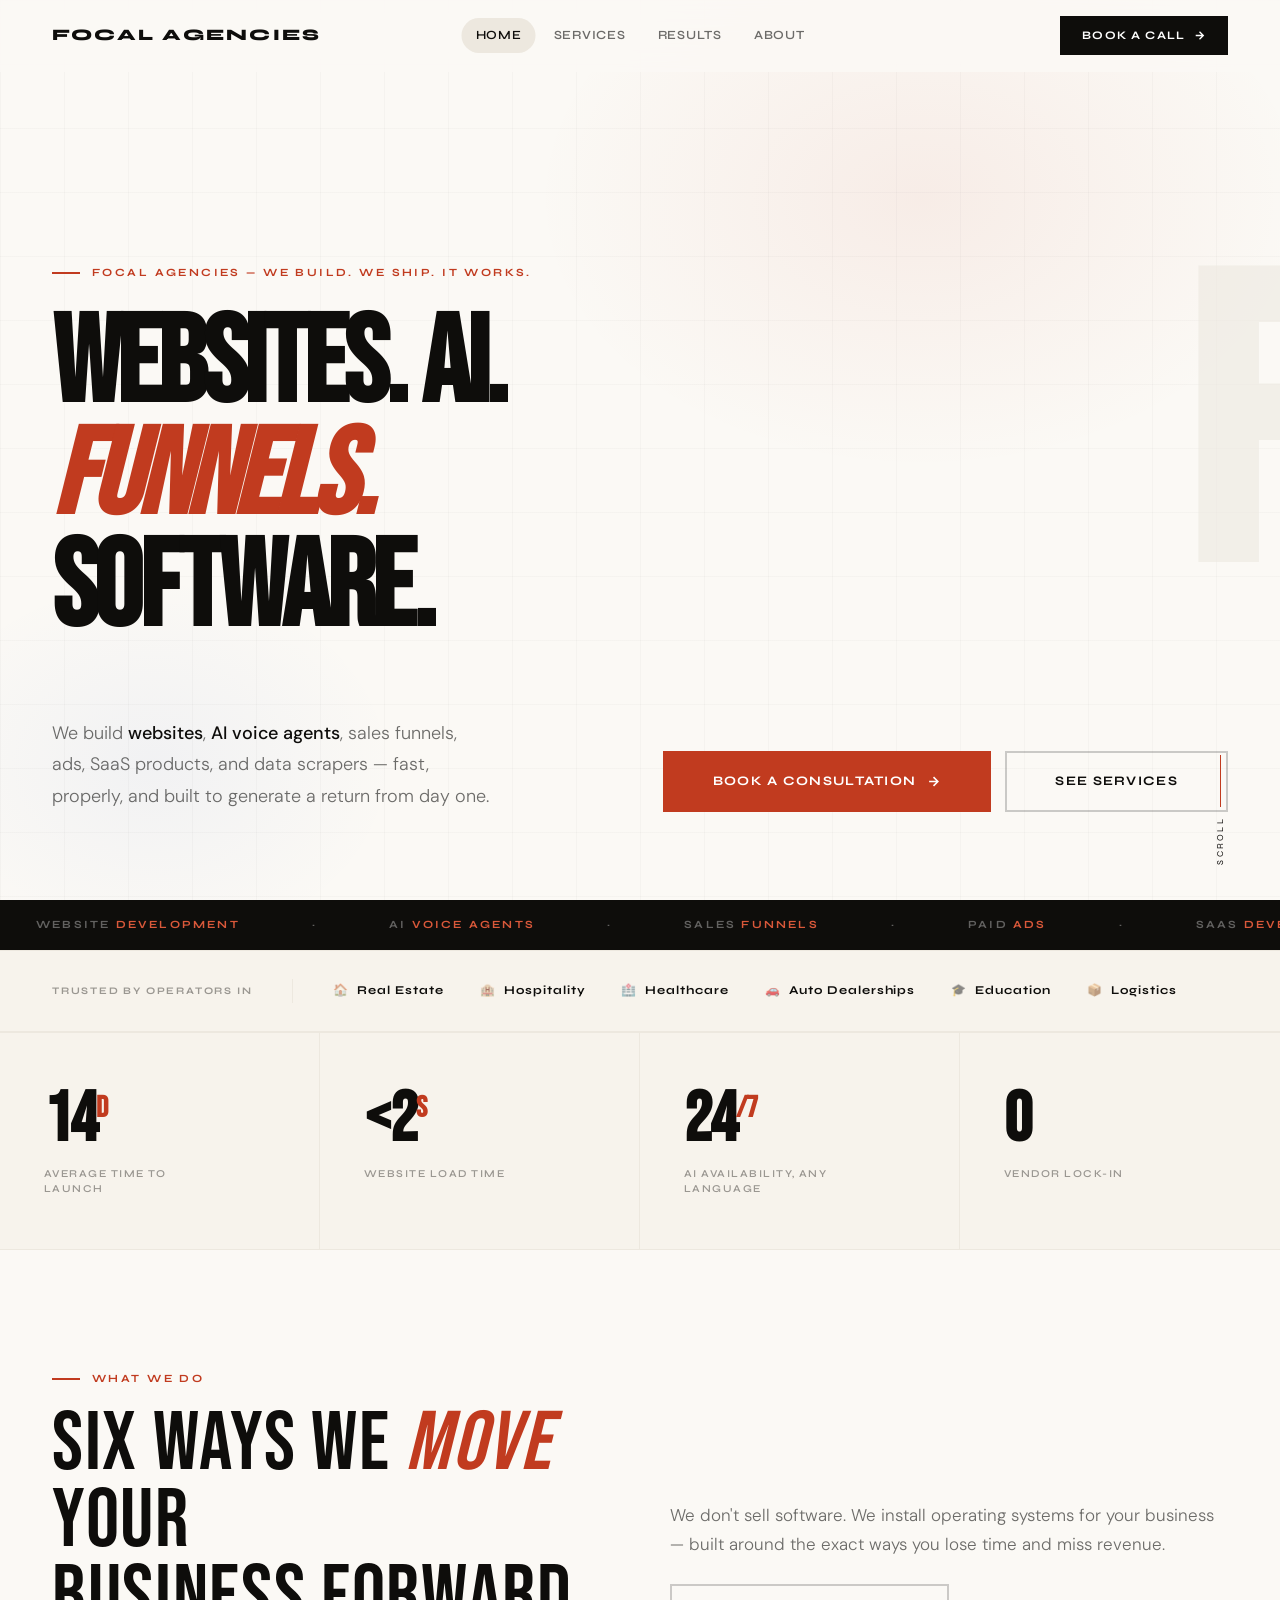
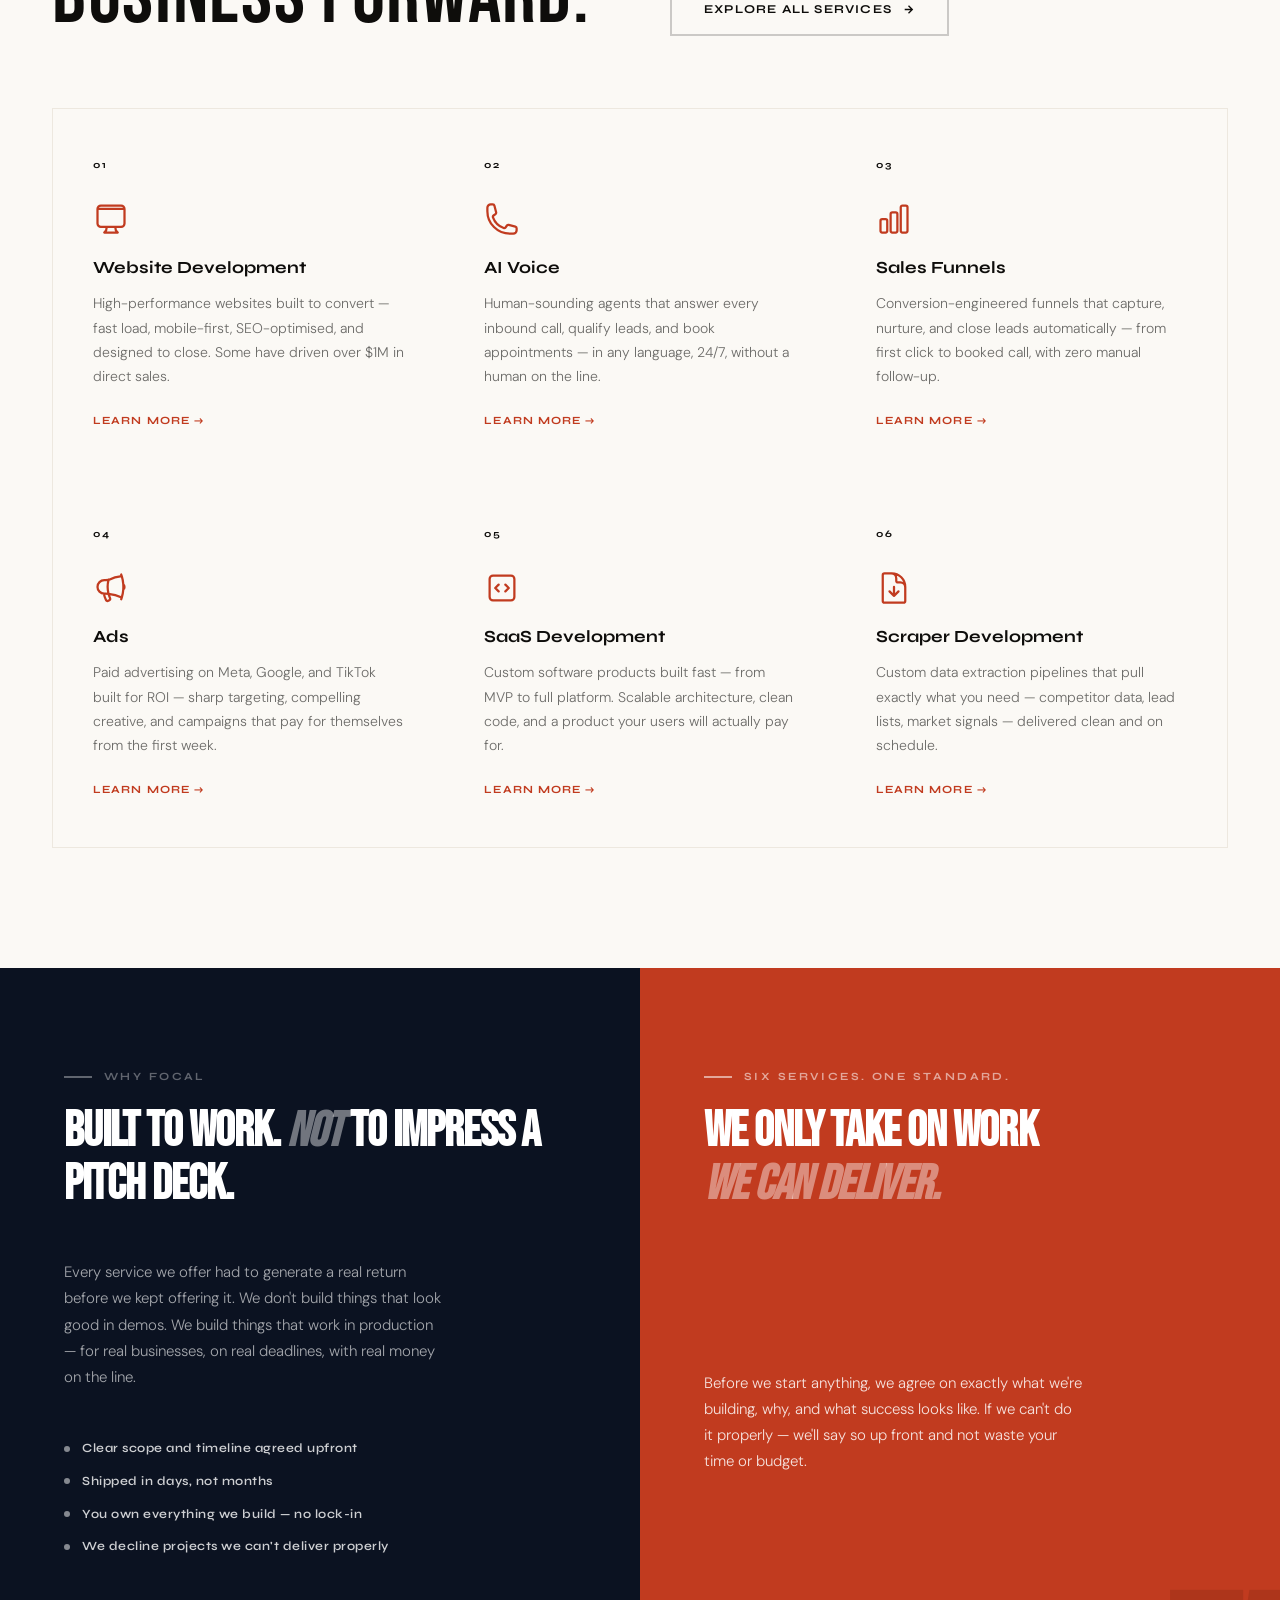
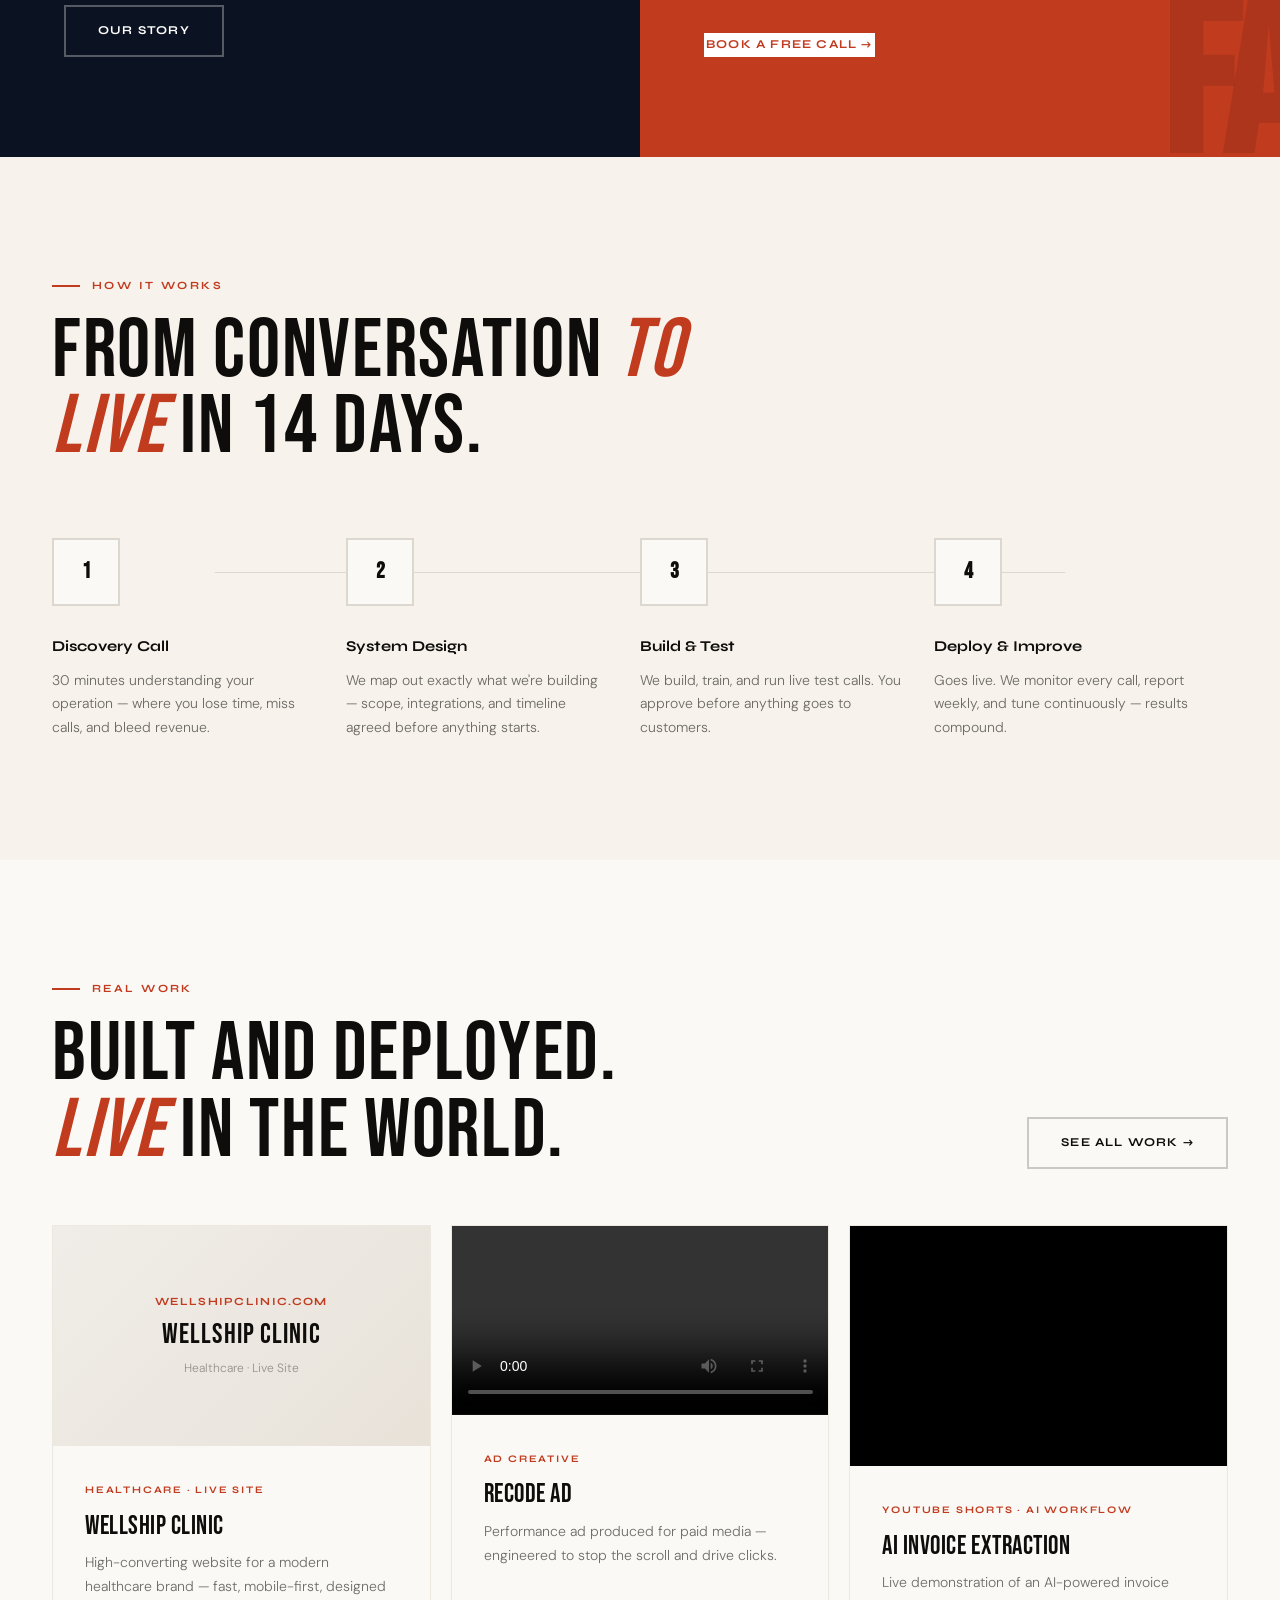
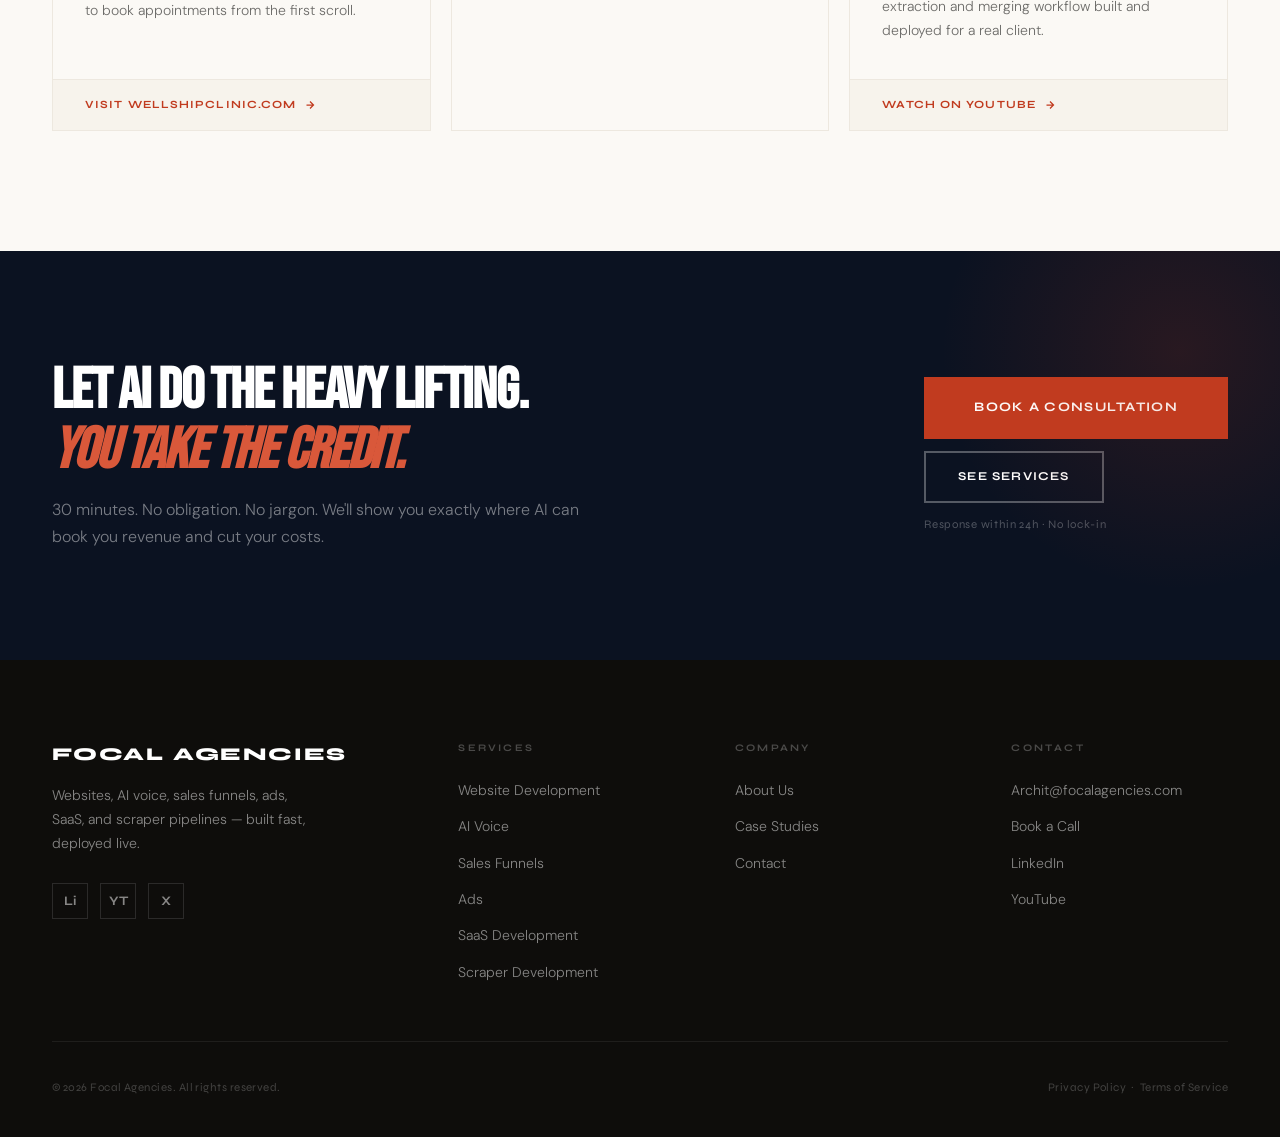
==== index.html @ 8853cc03 "Initial commit: Focal Agencies website Multi-page site — Home, Services, Results, About, Contact. Be" ====
<!DOCTYPE html>
<html lang="en">
<head>
<meta charset="UTF-8">
<meta name="viewport" content="width=device-width, initial-scale=1.0">
<title>Focal Agencies — Websites. AI. Funnels. Software.</title>
<meta name="description" content="AI voice agents, automation systems, and high-converting websites that book revenue and cut costs. Deployed in 14 days.">
<link rel="stylesheet" href="css/main.css">
<style>
/* ── HOME-SPECIFIC ── */
.hero {
  min-height: 100dvh;
  display: flex; flex-direction: column; justify-content: flex-end;
  padding: 0 52px 88px;
  position: relative; overflow: hidden;
}
.hero-bg {
  position: absolute; inset: 0; pointer-events: none;
  background:
    radial-gradient(ellipse 55% 55% at 72% 22%, rgba(193,59,31,0.065) 0%, transparent 55%),
    radial-gradient(ellipse 38% 42% at 12% 85%, rgba(26,79,204,0.045) 0%, transparent 50%),
    var(--cream);
}
/* subtle grid texture */
.hero-bg::after {
  content: '';
  position: absolute; inset: 0;
  background-image: linear-gradient(rgba(14,13,11,0.024) 1px, transparent 1px),
                    linear-gradient(90deg, rgba(14,13,11,0.024) 1px, transparent 1px);
  background-size: 64px 64px;
}

.hero-watermark {
  position: absolute; right: -24px; top: 50%;
  transform: translateY(-52%);
  font-family: var(--f-display);
  font-size: min(32vw, 400px);
  font-weight: 900; color: rgba(237,232,223,0.6);
  line-height: 1; pointer-events: none; user-select: none;
  z-index: 0; letter-spacing: -0.04em;
  animation: fadeIn 2s ease 0.5s both;
}

.hero-eyebrow {
  font-family: var(--f-label);
  font-size: 11px; font-weight: 700;
  letter-spacing: 0.22em; text-transform: uppercase;
  color: var(--vermil);
  display: flex; align-items: center; gap: 12px;
  margin-bottom: 28px; position: relative; z-index: 1;
  animation: fadeUp 0.7s var(--ease-out) 0.3s both;
}
.hero-eyebrow::before { content:''; display:block; width:28px; height:2px; background:var(--vermil); }

.hero-headline {
  font-family: var(--f-display);
  font-size: clamp(62px, 9.5vw, 144px);
  font-weight: 900; line-height: 0.92;
  letter-spacing: -0.03em; color: var(--ink);
  max-width: 980px; position: relative; z-index: 1;
}
.hl-line { display: block; overflow: hidden; padding-top: 0.18em; margin-top: -0.18em; }
.hl-inner {
  display: block;
  animation: slideUpClip 1s var(--ease-out) both;
}
.hl-line:nth-child(1) .hl-inner { animation-delay: 0.5s; }
.hl-line:nth-child(2) .hl-inner { animation-delay: 0.65s; color: var(--vermil); font-style: italic; }
.hl-line:nth-child(3) .hl-inner { animation-delay: 0.8s; }

.hero-bottom {
  display: grid; grid-template-columns: 1fr auto;
  gap: 48px; align-items: flex-end;
  margin-top: 72px; position: relative; z-index: 1;
  animation: fadeUp 0.9s var(--ease-out) 1.1s both;
}
.hero-desc {
  font-size: 18px; font-weight: 300; color: var(--ink-60);
  line-height: 1.75; max-width: 440px;
}
.hero-desc strong { color: var(--ink); font-weight: 500; }
.hero-actions { display: flex; gap: 14px; align-items: center; flex-shrink: 0; }

.hero-scroll {
  position: absolute; bottom: 36px; right: 52px; z-index: 1;
  display: flex; flex-direction: column; align-items: center; gap: 10px;
  animation: fadeIn 1s ease 2s both;
}
.scroll-text {
  font-family: var(--f-label); font-size: 9px;
  letter-spacing: 0.25em; text-transform: uppercase;
  color: var(--ink-30); writing-mode: vertical-rl; transform: rotate(180deg);
}
.scroll-bar {
  width: 1px; height: 52px; background: var(--ink-20); position: relative; overflow: hidden;
}
.scroll-bar::after {
  content: ''; position: absolute; top: -100%; left: 0; right: 0; bottom: 0;
  background: var(--vermil);
  animation: scrollAnim 1.8s ease-in-out 2s infinite;
}

/* social proof strip */
.trust-strip {
  background: var(--ivory); border-top: 1px solid var(--ivory-d); border-bottom: 1px solid var(--ivory-d);
  padding: 28px 52px;
  display: flex; align-items: center; gap: 40px; overflow: hidden;
}
.trust-label {
  font-family: var(--f-label); font-size: 10px; font-weight: 700;
  letter-spacing: 0.18em; text-transform: uppercase; color: var(--ink-40);
  white-space: nowrap; flex-shrink: 0;
}
.trust-divider { width: 1px; height: 24px; background: var(--ivory-d); flex-shrink: 0; }
.trust-items { display: flex; gap: 36px; align-items: center; overflow: hidden; }
.trust-item {
  font-family: var(--f-label); font-size: 12px; font-weight: 600;
  letter-spacing: 0.08em; color: var(--ink-60); white-space: nowrap;
  display: flex; align-items: center; gap: 8px;
}
.trust-item span { color: var(--ink); font-weight: 700; }

/* services preview */
.services-preview { padding: 120px 52px; }
.sp-header {
  display: grid; grid-template-columns: 1fr 1fr; gap: 60px; align-items: end; margin-bottom: 72px;
}
.sp-grid {
  display: grid; grid-template-columns: repeat(3, 1fr);
  gap: 0; border: 1px solid var(--ivory-d); background: var(--ivory-d);
}
.sp-card {
  background: var(--cream); padding: 48px 40px;
  position: relative; overflow: hidden; cursor: default;
  transition: background 0.3s;
  display: flex; flex-direction: column;
}
.sp-card::after {
  content: ''; position: absolute; bottom: 0; left: 0; right: 0;
  height: 3px; background: var(--vermil);
  transform: scaleX(0); transform-origin: left;
  transition: transform 0.4s var(--ease-out);
}
.sp-card:hover { background: var(--ivory); }
.sp-card:hover::after { transform: scaleX(1); }
.sp-num {
  font-family: var(--f-label); font-size: 10px; font-weight: 700;
  letter-spacing: 0.2em; color: var(--ink-30); margin-bottom: 28px;
}
.sp-icon { color: var(--vermil); margin-bottom: 20px; }
.sp-title {
  font-family: var(--f-label); font-size: 17px; font-weight: 700;
  color: var(--ink); margin-bottom: 12px; line-height: 1.3;
}
.sp-desc {
  font-size: 14px; font-weight: 300; color: var(--ink-60); line-height: 1.72; flex: 1;
}
.sp-link {
  font-family: var(--f-label); font-size: 11px; font-weight: 700;
  letter-spacing: 0.1em; text-transform: uppercase; color: var(--vermil);
  text-decoration: none; margin-top: 24px;
  display: flex; align-items: center; gap: 8px;
  transition: gap 0.2s;
}
.sp-link:hover { gap: 12px; }

/* dark feature split */
.feature-split { display: grid; grid-template-columns: 1fr 1fr; }
.fs-left {
  background: var(--navy); padding: 100px 64px;
  display: flex; flex-direction: column; justify-content: space-between; gap: 48px;
}
.fs-right {
  background: var(--vermil); padding: 100px 64px; position: relative; overflow: hidden;
  display: flex; flex-direction: column; justify-content: space-between; gap: 48px;
}
.fs-right-bg {
  position: absolute; bottom: -40px; right: -20px; pointer-events: none; user-select: none;
  font-family: var(--f-display); font-size: 220px; font-weight: 900;
  color: rgba(0,0,0,0.1); line-height: 1; letter-spacing: -0.04em; z-index: 0;
}
.fs-title {
  font-family: var(--f-display); font-size: clamp(34px, 3.8vw, 54px); font-weight: 900;
  line-height: 1.08; letter-spacing: -0.02em; color: #fff;
}
.fs-title em { font-style: italic; color: rgba(255,255,255,0.42); }
.fs-body { font-size: 15px; font-weight: 300; color: rgba(255,255,255,0.62); line-height: 1.75; max-width: 380px; }
.fs-body-r { color: rgba(255,255,255,0.85); }
.fs-list { display: flex; flex-direction: column; gap: 12px; }
.fs-list-item {
  display: flex; align-items: center; gap: 12px;
  font-family: var(--f-label); font-size: 12.5px; font-weight: 600;
  letter-spacing: 0.04em; color: rgba(255,255,255,0.8);
}
.fs-bullet { width: 6px; height: 6px; background: rgba(255,255,255,0.5); border-radius: 50%; flex-shrink: 0; }
.fs-btn { position: relative; z-index: 1; align-self: flex-start; }
.z1 { position: relative; z-index: 1; }

/* process */
.process-section { padding: 120px 52px; background: var(--ivory); }
.process-grid {
  display: grid; grid-template-columns: repeat(4, 1fr);
  gap: 0; margin-top: 72px; position: relative;
}
.process-grid::before {
  content: ''; position: absolute;
  top: 34px; left: calc(12.5% + 16px); right: calc(12.5% + 16px);
  height: 1px; background: var(--ivory-dd);
}
.process-step { padding-right: 32px; display: flex; flex-direction: column; }
.p-circle {
  width: 68px; height: 68px; border: 2px solid var(--ivory-dd);
  background: var(--cream);
  display: flex; align-items: center; justify-content: center;
  font-family: var(--f-display); font-size: 22px; font-weight: 900; color: var(--ink);
  margin-bottom: 28px; position: relative; z-index: 1;
  transition: border-color 0.3s, background 0.3s, color 0.3s;
}
.process-step:hover .p-circle { border-color: var(--vermil); background: var(--vermil); color: #fff; }
.p-title { font-family: var(--f-label); font-size: 15px; font-weight: 700; color: var(--ink); margin-bottom: 10px; }
.p-desc { font-size: 14px; font-weight: 300; color: var(--ink-60); line-height: 1.7; }

/* testimonials */
.testi-section { padding: 120px 52px; }
.testi-header { display: flex; justify-content: space-between; align-items: flex-end; margin-bottom: 56px; }
.testi-grid { display: grid; grid-template-columns: repeat(3, 1fr); gap: 20px; }
.testi-card {
  padding: 44px 40px; border: 1px solid var(--ivory-d);
  background: var(--cream); transition: border-color 0.25s, transform 0.25s var(--ease-out);
}
.testi-card:hover { border-color: var(--vermil); transform: translateY(-4px); }
.tq { font-family: var(--f-display); font-size: 72px; color: var(--ivory-d); font-weight: 900; line-height: 0.65; margin-bottom: 20px; }
.tt { font-size: 15px; font-weight: 300; color: var(--ink); line-height: 1.78; font-style: italic; margin-bottom: 28px; }
.ta { display: flex; align-items: center; gap: 14px; }
.ta-av {
  width: 40px; height: 40px; border-radius: 50%; background: var(--ivory-d);
  display: flex; align-items: center; justify-content: center;
  font-family: var(--f-label); font-size: 12px; font-weight: 700; color: var(--ink-60); flex-shrink: 0;
}
.ta-name { font-family: var(--f-label); font-size: 13px; font-weight: 700; color: var(--ink); display: flex; align-items: center; gap: 8px; }
.ta-role { font-size: 12px; color: var(--ink-60); margin-top: 2px; }
.verified {
  font-family: var(--f-label); font-size: 9px; font-weight: 700;
  letter-spacing: 0.1em; text-transform: uppercase;
  color: #fff; background: var(--blue); padding: 2px 8px; border-radius: 20px;
}

@keyframes scrollAnim {
  0% { top: -100%; }
  100% { top: 100%; }
}

/* responsive home */
@media (max-width: 1100px) {
  .hero { padding: 0 28px 72px; }
  .hero-scroll { display: none; }
  .hero-bottom { grid-template-columns: 1fr; gap: 32px; }
  .trust-strip { padding: 20px 28px; gap: 20px; }
  .services-preview { padding: 80px 28px; }
  .sp-header { grid-template-columns: 1fr; gap: 24px; }
  .sp-grid { grid-template-columns: 1fr 1fr; }
  .feature-split { grid-template-columns: 1fr; }
  .fs-left, .fs-right { padding: 72px 36px; }
  .process-section { padding: 80px 28px; }
  .process-grid { grid-template-columns: 1fr 1fr; gap: 40px; }
  .process-grid::before { display: none; }
  .testi-section { padding: 80px 28px; }
  .testi-grid { grid-template-columns: 1fr; }
  .testi-header { flex-direction: column; align-items: flex-start; gap: 20px; }
}
@media (max-width: 640px) {
  .hero { padding: 0 20px 60px; }
  .trust-strip { flex-wrap: wrap; padding: 16px 20px; }
  .trust-items { flex-wrap: wrap; gap: 16px; }
  .services-preview { padding: 64px 20px; }
  .sp-grid { grid-template-columns: 1fr; }
  .fs-left, .fs-right { padding: 56px 24px; }
  .process-section { padding: 64px 20px; }
  .process-grid { grid-template-columns: 1fr; }
  .testi-section { padding: 64px 20px; }
}
</style>
</head>
<body>

<!-- NAV -->
<nav class="site-nav" id="site-nav">
  <a href="index.html" class="nav-logo">Focal Agencies</a>
  <div class="nav-center">
    <a href="index.html" class="nav-link active">Home</a>
    <a href="services.html" class="nav-link">Services</a>
    <a href="results.html" class="nav-link">Results</a>
    <a href="about.html" class="nav-link">About</a>
  </div>
  <div class="nav-right">
    <a href="contact.html" class="nav-cta">
      Book a Call
      <svg width="13" height="13" fill="none" stroke="currentColor" stroke-width="2.5" viewBox="0 0 24 24"><path d="M5 12h14M12 5l7 7-7 7"/></svg>
    </a>
    <button class="nav-toggle" aria-label="Menu">
      <span></span><span></span><span></span>
    </button>
  </div>
</nav>
<div class="mobile-menu">
  <a href="index.html" class="nav-link active">Home</a>
  <a href="services.html" class="nav-link">Services</a>
  <a href="results.html" class="nav-link">Results</a>
  <a href="about.html" class="nav-link">About</a>
  <a href="contact.html" class="nav-cta btn-primary">Book a Call →</a>
</div>

<!-- HERO -->
<section class="hero">
  <div class="hero-bg"></div>
  <div class="hero-watermark">F</div>

  <div class="hero-eyebrow">Focal Agencies — We Build. We Ship. It Works.</div>

  <h1 class="hero-headline">
    <span class="hl-line"><span class="hl-inner">Websites. AI.</span></span>
    <span class="hl-line"><span class="hl-inner">Funnels.</span></span>
    <span class="hl-line"><span class="hl-inner">Software.</span></span>
  </h1>

  <div class="hero-bottom">
    <p class="hero-desc">
      We build <strong>websites</strong>, <strong>AI voice agents</strong>, sales funnels, ads, SaaS products, and data scrapers — fast, properly, and built to generate a return from day one.
    </p>
    <div class="hero-actions">
      <a href="contact.html" class="btn btn-primary btn-lg">
        Book a Consultation
        <svg width="15" height="15" fill="none" stroke="currentColor" stroke-width="2.5" viewBox="0 0 24 24"><path d="M5 12h14M12 5l7 7-7 7"/></svg>
      </a>
      <a href="services.html" class="btn btn-outline btn-lg">See Services</a>
    </div>
  </div>

  <div class="hero-scroll">
    <div class="scroll-bar"></div>
    <span class="scroll-text">Scroll</span>
  </div>
</section>

<!-- MARQUEE -->
<div class="marquee-wrap">
  <div class="marquee-track">
    <span class="marquee-item">Website <b>Development</b></span>
    <span class="marquee-item">·</span>
    <span class="marquee-item">AI <b>Voice Agents</b></span>
    <span class="marquee-item">·</span>
    <span class="marquee-item">Sales <b>Funnels</b></span>
    <span class="marquee-item">·</span>
    <span class="marquee-item">Paid <b>Ads</b></span>
    <span class="marquee-item">·</span>
    <span class="marquee-item">SaaS <b>Development</b></span>
    <span class="marquee-item">·</span>
    <span class="marquee-item">Scraper <b>Pipelines</b></span>
    <span class="marquee-item">·</span>
    <span class="marquee-item">Built in <b>14 Days</b></span>
    <span class="marquee-item">·</span>
    <span class="marquee-item">No <b>Lock-In</b></span>
    <span class="marquee-item">·</span>
    <span class="marquee-item">Website <b>Development</b></span>
    <span class="marquee-item">·</span>
    <span class="marquee-item">AI <b>Voice Agents</b></span>
    <span class="marquee-item">·</span>
    <span class="marquee-item">Sales <b>Funnels</b></span>
    <span class="marquee-item">·</span>
    <span class="marquee-item">Paid <b>Ads</b></span>
    <span class="marquee-item">·</span>
    <span class="marquee-item">SaaS <b>Development</b></span>
    <span class="marquee-item">·</span>
    <span class="marquee-item">Scraper <b>Pipelines</b></span>
    <span class="marquee-item">·</span>
    <span class="marquee-item">Built in <b>14 Days</b></span>
    <span class="marquee-item">·</span>
    <span class="marquee-item">No <b>Lock-In</b></span>
    <span class="marquee-item">·</span>
  </div>
</div>

<!-- TRUST STRIP -->
<div class="trust-strip reveal">
  <span class="trust-label">Trusted by operators in</span>
  <div class="trust-divider"></div>
  <div class="trust-items">
    <div class="trust-item">🏠 <span>Real Estate</span></div>
    <div class="trust-item">🏨 <span>Hospitality</span></div>
    <div class="trust-item">🏥 <span>Healthcare</span></div>
    <div class="trust-item">🚗 <span>Auto Dealerships</span></div>
    <div class="trust-item">🎓 <span>Education</span></div>
    <div class="trust-item">📦 <span>Logistics</span></div>
  </div>
</div>

<!-- STATS -->
<div class="stats-row">
  <div class="stat-cell reveal">
    <div class="stat-num">14<sup>d</sup></div>
    <div class="stat-lbl">Average Time to Launch</div>
  </div>
  <div class="stat-cell reveal d1">
    <div class="stat-num">&lt;2<sup>s</sup></div>
    <div class="stat-lbl">Website Load Time</div>
  </div>
  <div class="stat-cell reveal d2">
    <div class="stat-num">24<sup>/7</sup></div>
    <div class="stat-lbl">AI Availability, Any Language</div>
  </div>
  <div class="stat-cell reveal d3">
    <div class="stat-num">0</div>
    <div class="stat-lbl">Vendor Lock-In</div>
  </div>
</div>

<!-- SERVICES PREVIEW -->
<section class="services-preview">
  <div class="sp-header">
    <div>
      <div class="label reveal">What We Do</div>
      <h2 class="display display-md reveal d1" style="margin-top:18px;">Six ways we <em style="font-style:italic;color:var(--vermil);">move</em> your<br>business forward.</h2>
    </div>
    <div>
      <p style="font-size:17px;font-weight:300;color:var(--ink-60);line-height:1.75;margin-bottom:24px;" class="reveal d2">We don't sell software. We install operating systems for your business — built around the exact ways you lose time and miss revenue.</p>
      <a href="services.html" class="btn btn-outline reveal d3">
        Explore All Services
        <svg width="13" height="13" fill="none" stroke="currentColor" stroke-width="2.5" viewBox="0 0 24 24"><path d="M5 12h14M12 5l7 7-7 7"/></svg>
      </a>
    </div>
  </div>
  <div class="sp-grid">
    <div class="sp-card reveal">
      <div class="sp-num">01</div>
      <svg class="sp-icon" width="36" height="36" fill="none" stroke="currentColor" stroke-width="1.5" viewBox="0 0 24 24"><path stroke-linecap="round" stroke-linejoin="round" d="M9 17.25v1.007a3 3 0 0 1-.879 2.122L7.5 21h9l-.621-.621A3 3 0 0 1 15 18.257V17.25m6-12V15a2.25 2.25 0 0 1-2.25 2.25H5.25A2.25 2.25 0 0 1 3 15V5.25m18 0A2.25 2.25 0 0 0 18.75 3H5.25A2.25 2.25 0 0 0 3 5.25m18 0H3"/></svg>
      <div class="sp-title">Website Development</div>
      <div class="sp-desc">High-performance websites built to convert — fast load, mobile-first, SEO-optimised, and designed to close. Some have driven over $1M in direct sales.</div>
      <a href="services.html#web" class="sp-link">Learn more →</a>
    </div>
    <div class="sp-card reveal d1">
      <div class="sp-num">02</div>
      <svg class="sp-icon" width="36" height="36" fill="none" stroke="currentColor" stroke-width="1.5" viewBox="0 0 24 24"><path stroke-linecap="round" stroke-linejoin="round" d="M2.25 6.75c0 8.284 6.716 15 15 15h2.25a2.25 2.25 0 0 0 2.25-2.25v-1.372c0-.516-.351-.966-.852-1.091l-4.423-1.106c-.44-.11-.902.055-1.173.417l-.97 1.293c-.282.376-.769.542-1.21.38a12.035 12.035 0 0 1-7.143-7.143c-.162-.441.004-.928.38-1.21l1.293-.97c.363-.271.527-.734.417-1.173L6.963 3.102a1.125 1.125 0 0 0-1.091-.852H4.5A2.25 2.25 0 0 0 2.25 4.5v2.25Z"/></svg>
      <div class="sp-title">AI Voice</div>
      <div class="sp-desc">Human-sounding agents that answer every inbound call, qualify leads, and book appointments — in any language, 24/7, without a human on the line.</div>
      <a href="services.html#voice" class="sp-link">Learn more →</a>
    </div>
    <div class="sp-card reveal d2">
      <div class="sp-num">03</div>
      <svg class="sp-icon" width="36" height="36" fill="none" stroke="currentColor" stroke-width="1.5" viewBox="0 0 24 24"><path stroke-linecap="round" stroke-linejoin="round" d="M3 13.125C3 12.504 3.504 12 4.125 12h2.25c.621 0 1.125.504 1.125 1.125v6.75C7.5 20.496 6.996 21 6.375 21h-2.25A1.125 1.125 0 0 1 3 19.875v-6.75ZM9.75 8.625c0-.621.504-1.125 1.125-1.125h2.25c.621 0 1.125.504 1.125 1.125v11.25c0 .621-.504 1.125-1.125 1.125h-2.25a1.125 1.125 0 0 1-1.125-1.125V8.625ZM16.5 4.125c0-.621.504-1.125 1.125-1.125h2.25C20.496 3 21 3.504 21 4.125v15.75c0 .621-.504 1.125-1.125 1.125h-2.25a1.125 1.125 0 0 1-1.125-1.125V4.125Z"/></svg>
      <div class="sp-title">Sales Funnels</div>
      <div class="sp-desc">Conversion-engineered funnels that capture, nurture, and close leads automatically — from first click to booked call, with zero manual follow-up.</div>
      <a href="services.html#funnels" class="sp-link">Learn more →</a>
    </div>
    <div class="sp-card reveal">
      <div class="sp-num">04</div>
      <svg class="sp-icon" width="36" height="36" fill="none" stroke="currentColor" stroke-width="1.5" viewBox="0 0 24 24"><path stroke-linecap="round" stroke-linejoin="round" d="M10.34 15.84c-.688-.06-1.386-.09-2.09-.09H7.5a4.5 4.5 0 1 1 0-9h.75c.704 0 1.402-.03 2.09-.09m0 9.18c.253.962.584 1.892.985 2.783.247.55.06 1.21-.463 1.511l-.657.38c-.551.318-1.26.117-1.527-.461a20.845 20.845 0 0 1-1.44-4.282m3.102.069a18.03 18.03 0 0 1-.59-4.59c0-1.586.205-3.124.59-4.59m0 9.18a23.848 23.848 0 0 1 8.835 2.535M10.34 6.66a23.847 23.847 0 0 1 8.835-2.535m0 0A23.74 23.74 0 0 1 18.795 3m.38 1.125a23.91 23.91 0 0 1 1.014 5.395m-1.014 8.855c-.118.38-.245.754-.38 1.125m.38-1.125a23.91 23.91 0 0 0 1.014-5.395m0-3.46c.495.413.811 1.035.811 1.73 0 .695-.316 1.317-.811 1.73m0-3.46a24.347 24.347 0 0 1 0 3.46"/></svg>
      <div class="sp-title">Ads</div>
      <div class="sp-desc">Paid advertising on Meta, Google, and TikTok built for ROI — sharp targeting, compelling creative, and campaigns that pay for themselves from the first week.</div>
      <a href="services.html#ads" class="sp-link">Learn more →</a>
    </div>
    <div class="sp-card reveal d1">
      <div class="sp-num">05</div>
      <svg class="sp-icon" width="36" height="36" fill="none" stroke="currentColor" stroke-width="1.5" viewBox="0 0 24 24"><path stroke-linecap="round" stroke-linejoin="round" d="M14.25 9.75 16.5 12l-2.25 2.25m-4.5 0L7.5 12l2.25-2.25M6 20.25h12A2.25 2.25 0 0 0 20.25 18V6A2.25 2.25 0 0 0 18 3.75H6A2.25 2.25 0 0 0 3.75 6v12A2.25 2.25 0 0 0 6 20.25Z"/></svg>
      <div class="sp-title">SaaS Development</div>
      <div class="sp-desc">Custom software products built fast — from MVP to full platform. Scalable architecture, clean code, and a product your users will actually pay for.</div>
      <a href="services.html#saas" class="sp-link">Learn more →</a>
    </div>
    <div class="sp-card reveal d2">
      <div class="sp-num">06</div>
      <svg class="sp-icon" width="36" height="36" fill="none" stroke="currentColor" stroke-width="1.5" viewBox="0 0 24 24"><path stroke-linecap="round" stroke-linejoin="round" d="M19.5 14.25v-2.625a3.375 3.375 0 0 0-3.375-3.375h-1.5A1.125 1.125 0 0 1 13.5 7.125v-1.5a3.375 3.375 0 0 0-3.375-3.375H8.25m.75 12 3 3m0 0 3-3m-3 3v-6m-1.5-9H5.625c-.621 0-1.125.504-1.125 1.125v17.25c0 .621.504 1.125 1.125 1.125h12.75c.621 0 1.125-.504 1.125-1.125V11.25a9 9 0 0 0-9-9Z"/></svg>
      <div class="sp-title">Scraper Development</div>
      <div class="sp-desc">Custom data extraction pipelines that pull exactly what you need — competitor data, lead lists, market signals — delivered clean and on schedule.</div>
      <a href="services.html#scraper" class="sp-link">Learn more →</a>
    </div>
  </div>
</section>

<!-- FEATURE SPLIT -->
<div class="feature-split">
  <div class="fs-left">
    <div>
      <div class="label" style="color:rgba(255,255,255,0.35);">Why Focal</div>
      <h2 class="fs-title" style="margin-top:20px;">Built to work. <em>Not</em> to impress a pitch deck.</h2>
    </div>
    <p class="fs-body">Every service we offer had to generate a real return before we kept offering it. We don't build things that look good in demos. We build things that work in production — for real businesses, on real deadlines, with real money on the line.</p>
    <div class="fs-list">
      <div class="fs-list-item"><div class="fs-bullet"></div>Clear scope and timeline agreed upfront</div>
      <div class="fs-list-item"><div class="fs-bullet"></div>Shipped in days, not months</div>
      <div class="fs-list-item"><div class="fs-bullet"></div>You own everything we build — no lock-in</div>
      <div class="fs-list-item"><div class="fs-bullet"></div>We decline projects we can't deliver properly</div>
    </div>
    <a href="about.html" class="btn btn-outline-white" style="align-self:flex-start;">Our Story</a>
  </div>
  <div class="fs-right">
    <div class="fs-right-bg" aria-hidden="true">FA</div>
    <div class="z1">
      <div class="label" style="color:rgba(255,255,255,0.55);margin-bottom:20px;">Six Services. One Standard.</div>
      <h2 class="fs-title">We only take on work<br><em>we can deliver.</em></h2>
    </div>
    <p class="fs-body fs-body-r z1">Before we start anything, we agree on exactly what we're building, why, and what success looks like. If we can't do it properly — we'll say so up front and not waste your time or budget.</p>
    <a href="contact.html" class="btn fs-btn" style="background:#fff;color:var(--vermil);border:2px solid #fff;">
      Book a Free Call →
    </a>
  </div>
</div>

<!-- PROCESS -->
<section class="process-section">
  <div class="label reveal">How It Works</div>
  <h2 class="display display-md reveal d1" style="margin-top:18px;max-width:700px;">From conversation <em style="font-style:italic;color:var(--vermil);">to live</em> in 14 days.</h2>
  <div class="process-grid">
    <div class="process-step reveal">
      <div class="p-circle">1</div>
      <div class="p-title">Discovery Call</div>
      <div class="p-desc">30 minutes understanding your operation — where you lose time, miss calls, and bleed revenue.</div>
    </div>
    <div class="process-step reveal d1">
      <div class="p-circle">2</div>
      <div class="p-title">System Design</div>
      <div class="p-desc">We map out exactly what we're building — scope, integrations, and timeline agreed before anything starts.</div>
    </div>
    <div class="process-step reveal d2">
      <div class="p-circle">3</div>
      <div class="p-title">Build & Test</div>
      <div class="p-desc">We build, train, and run live test calls. You approve before anything goes to customers.</div>
    </div>
    <div class="process-step reveal d3">
      <div class="p-circle">4</div>
      <div class="p-title">Deploy & Improve</div>
      <div class="p-desc">Goes live. We monitor every call, report weekly, and tune continuously — results compound.</div>
    </div>
  </div>
</section>

<!-- REAL WORK PREVIEW -->
<section class="testi-section">
  <div class="testi-header">
    <div>
      <div class="label reveal">Real Work</div>
      <h2 class="display display-md reveal d1" style="margin-top:18px;">Built and deployed.<br><em style="font-style:italic;color:var(--vermil);">Live</em> in the world.</h2>
    </div>
    <a href="results.html" class="btn btn-outline reveal">See All Work →</a>
  </div>

  <style>
  .work-grid { display: grid; grid-template-columns: 1fr 1fr 1fr; gap: 20px; }
  .work-card {
    border: 1px solid var(--ivory-d); background: var(--cream); overflow: hidden;
    text-decoration: none; color: inherit;
    transition: border-color 0.25s, transform 0.3s var(--ease-out);
    display: flex; flex-direction: column;
  }
  .work-card:hover { border-color: var(--vermil); transform: translateY(-4px); }
  .work-card-body { padding: 36px 32px; flex: 1; }
  .work-tag { font-family: var(--f-label); font-size: 10px; font-weight: 700; letter-spacing: 0.18em; text-transform: uppercase; color: var(--vermil); margin-bottom: 14px; }
  .work-title { font-family: var(--f-display); font-size: 26px; font-weight: 400; letter-spacing: 0.02em; text-transform: uppercase; color: var(--ink); line-height: 1.1; margin-bottom: 10px; }
  .work-desc { font-size: 14px; font-weight: 300; color: var(--ink-60); line-height: 1.7; }
  .work-card-footer { padding: 16px 32px; background: var(--ivory); border-top: 1px solid var(--ivory-d); font-family: var(--f-label); font-size: 11px; font-weight: 700; letter-spacing: 0.1em; text-transform: uppercase; color: var(--vermil); display: flex; align-items: center; gap: 8px; }
  .work-video-wrap { position: relative; background: var(--ink); }
  .work-video-wrap video { width: 100%; display: block; max-height: 240px; object-fit: cover; }
  .work-site-preview { position: relative; width: 100%; height: 220px; overflow: hidden; background: #f4f4f4; }
  .work-site-preview iframe { position: absolute; top: 0; left: 0; width: 200%; height: 200%; border: none; transform: scale(0.5); transform-origin: top left; pointer-events: none; z-index: 2; }
  .preview-fallback { position: absolute; inset: 0; background: linear-gradient(135deg,#f0ede8 0%,#e8e2d9 100%); display: flex; flex-direction: column; align-items: center; justify-content: center; gap: 10px; z-index: 1; }
  .preview-fallback .pf-url { font-family: var(--f-label); font-size: 11px; font-weight: 700; letter-spacing: 0.12em; text-transform: uppercase; color: var(--vermil); }
  .preview-fallback .pf-name { font-family: var(--f-display); font-size: 28px; font-weight: 400; letter-spacing: 0.04em; text-transform: uppercase; color: var(--ink); line-height: 1; }
  .preview-fallback .pf-sub { font-size: 12px; color: var(--ink-40); font-weight: 300; }
  .work-site-preview.iframe-loaded .preview-fallback { display: none; }
  .work-yt-wrap { position: relative; background: #000; }
  .work-yt-wrap iframe { width: 100%; display: block; height: 240px; border: none; }
  @media (max-width: 1100px) { .work-grid { grid-template-columns: 1fr 1fr; } }
  @media (max-width: 640px) { .work-grid { grid-template-columns: 1fr; } }
  </style>

  <div class="work-grid">
    <a href="https://wellshipclinic.com" target="_blank" rel="noopener" class="work-card reveal">
      <div class="work-site-preview">
        <iframe class="site-preview-frame" src="https://wellshipclinic.com" title="Wellship Clinic website preview" scrolling="no" tabindex="-1"></iframe>
        <div class="preview-fallback">
          <div class="pf-url">wellshipclinic.com</div>
          <div class="pf-name">Wellship Clinic</div>
          <div class="pf-sub">Healthcare · Live Site</div>
        </div>
      </div>
      <div class="work-card-body">
        <div class="work-tag">Healthcare · Live Site</div>
        <div class="work-title">Wellship Clinic</div>
        <p class="work-desc">High-converting website for a modern healthcare brand — fast, mobile-first, designed to book appointments from the first scroll.</p>
      </div>
      <div class="work-card-footer">
        Visit wellshipclinic.com
        <svg width="12" height="12" fill="none" stroke="currentColor" stroke-width="2.5" viewBox="0 0 24 24"><path d="M5 12h14M12 5l7 7-7 7"/></svg>
      </div>
    </a>
    <div class="work-card reveal d1">
      <div class="work-video-wrap">
        <video controls preload="metadata">
          <source src="videos/recode-ad.mp4" type="video/mp4">
        </video>
      </div>
      <div class="work-card-body">
        <div class="work-tag">Ad Creative</div>
        <div class="work-title">Recode Ad</div>
        <p class="work-desc">Performance ad produced for paid media — engineered to stop the scroll and drive clicks.</p>
      </div>
    </div>
    <div class="work-card reveal d2">
      <div class="work-yt-wrap">
        <iframe src="https://www.youtube.com/embed/m2_P4faMKIQ" title="AI Invoice Extraction" allow="accelerometer; autoplay; clipboard-write; encrypted-media; gyroscope; picture-in-picture" allowfullscreen></iframe>
      </div>
      <div class="work-card-body">
        <div class="work-tag">YouTube Shorts · AI Workflow</div>
        <div class="work-title">AI Invoice Extraction</div>
        <p class="work-desc">Live demonstration of an AI-powered invoice extraction and merging workflow built and deployed for a real client.</p>
      </div>
      <div class="work-card-footer">
        <a href="https://www.youtube.com/shorts/m2_P4faMKIQ" target="_blank" rel="noopener" style="color:inherit;text-decoration:none;display:flex;align-items:center;gap:8px;">
          Watch on YouTube
          <svg width="12" height="12" fill="none" stroke="currentColor" stroke-width="2.5" viewBox="0 0 24 24"><path d="M5 12h14M12 5l7 7-7 7"/></svg>
        </a>
      </div>
    </div>
  </div>
</section>

<!-- CTA BAND -->
<section class="cta-band">
  <div>
    <h2 class="cta-band-title">Let AI do the heavy lifting.<br><em>You take the credit.</em></h2>
    <p class="cta-band-sub">30 minutes. No obligation. No jargon. We'll show you exactly where AI can book you revenue and cut your costs.</p>
  </div>
  <div class="cta-band-actions">
    <a href="contact.html" class="btn btn-primary btn-lg">Book a Consultation</a>
    <a href="services.html" class="btn btn-outline-white">See Services</a>
    <div class="cta-note">Response within 24h · No lock-in</div>
  </div>
</section>

<!-- FOOTER -->
<footer class="site-footer">
  <div class="footer-top">
    <div>
      <a href="index.html" class="footer-logo">Focal Agencies</a>
      <p class="footer-tagline">Websites, AI voice, sales funnels, ads, SaaS, and scraper pipelines — built fast, deployed live.</p>
      <div class="footer-socials">
        <a href="#" class="footer-social">Li</a>
        <a href="#" class="footer-social">YT</a>
        <a href="#" class="footer-social">X</a>
      </div>
    </div>
    <div>
      <div class="footer-col-title">Services</div>
      <ul class="footer-links">
        <li><a href="services.html#web">Website Development</a></li>
        <li><a href="services.html#voice">AI Voice</a></li>
        <li><a href="services.html#funnels">Sales Funnels</a></li>
        <li><a href="services.html#ads">Ads</a></li>
        <li><a href="services.html#saas">SaaS Development</a></li>
        <li><a href="services.html#scraper">Scraper Development</a></li>
      </ul>
    </div>
    <div>
      <div class="footer-col-title">Company</div>
      <ul class="footer-links">
        <li><a href="about.html">About Us</a></li>
        <li><a href="results.html">Case Studies</a></li>
        <li><a href="contact.html">Contact</a></li>
      </ul>
    </div>
    <div>
      <div class="footer-col-title">Contact</div>
      <ul class="footer-links">
        <li><a href="mailto:Archit@focalagencies.com">Archit@focalagencies.com</a></li>
        <li><a href="contact.html">Book a Call</a></li>
        <li><a href="#">LinkedIn</a></li>
        <li><a href="#">YouTube</a></li>
      </ul>
    </div>
  </div>
  <div class="footer-bottom">
    <span>© 2026 Focal Agencies. All rights reserved.</span>
    <span><a href="#">Privacy Policy</a> &nbsp;·&nbsp; <a href="#">Terms of Service</a></span>
  </div>
</footer>

<script src="js/main.js"></script>
</body>
</html>
---- css/main.css ----
/* ─────────────────────────────────────────────────────────────────────────────
   FOCAL AGENCIES — Shared Stylesheet
   Fonts: Playfair Display · Syne · DM Sans
   Palette: Ivory · Ink · Navy · Vermillion
───────────────────────────────────────────────────────────────────────────── */

@import url('https://fonts.googleapis.com/css2?family=Syne:wght@400;500;600;700;800&family=DM+Sans:ital,opsz,wght@0,9..40,300;0,9..40,400;0,9..40,500;1,9..40,300&family=Bebas+Neue&display=swap');

/* ── RESET ── */
*, *::before, *::after { box-sizing: border-box; margin: 0; padding: 0; }
img, svg { display: block; max-width: 100%; }
button, input, textarea, select { font: inherit; }
a { color: inherit; }

/* ── TOKENS ── */
:root {
  --ivory:      #F7F3EC;
  --ivory-d:    #EDE8DF;
  --ivory-dd:   #DDD8CF;
  --cream:      #FBF9F5;
  --ink:        #0E0D0B;
  --ink-80:     rgba(14,13,11,0.80);
  --ink-60:     rgba(14,13,11,0.60);
  --ink-40:     rgba(14,13,11,0.40);
  --ink-20:     rgba(14,13,11,0.20);
  --ink-10:     rgba(14,13,11,0.10);
  --navy:       #0B1221;
  --navy-l:     #12203A;
  --vermil:     #C13B1F;
  --vermil-l:   #D9583A;
  --vermil-xl:  #E8704F;
  --blue:       #1A4FCC;
  --blue-l:     #2563EB;
  --white:      #FFFFFF;

  --f-display:  'Bebas Neue', 'Syne', sans-serif;
  --f-heading:  'Syne', sans-serif;
  --f-label:    'Syne', sans-serif;
  --f-body:     'DM Sans', system-ui, sans-serif;

  --ease-out:   cubic-bezier(0.16, 1, 0.3, 1);
  --ease-in:    cubic-bezier(0.4, 0, 1, 1);
  --ease-spring:cubic-bezier(0.34, 1.56, 0.64, 1);

  --shadow-sm:  0 1px 3px rgba(14,13,11,0.06), 0 1px 2px rgba(14,13,11,0.04);
  --shadow-md:  0 4px 16px rgba(14,13,11,0.08), 0 2px 6px rgba(14,13,11,0.05);
  --shadow-lg:  0 12px 40px rgba(14,13,11,0.12), 0 4px 12px rgba(14,13,11,0.06);
}

/* ── BASE ── */
html { scroll-behavior: smooth; font-size: 16px; }
body {
  background: var(--cream);
  color: var(--ink);
  font-family: var(--f-body);
  font-size: 1rem;
  line-height: 1.65;
  overflow-x: hidden;
  -webkit-font-smoothing: antialiased;
}

::-webkit-scrollbar { width: 3px; }
::-webkit-scrollbar-track { background: var(--ivory); }
::-webkit-scrollbar-thumb { background: var(--vermil); }
::selection { background: var(--vermil); color: #fff; }

/* ── NAV ── */
.site-nav {
  position: fixed; top: 0; left: 0; right: 0; z-index: 200;
  display: flex; align-items: center; justify-content: space-between;
  padding: 0 52px;
  height: 72px;
  background: rgba(251,249,245,0.88);
  backdrop-filter: blur(20px) saturate(180%);
  -webkit-backdrop-filter: blur(20px) saturate(180%);
  border-bottom: 1px solid transparent;
  transition: border-color 0.3s, background 0.3s;
}
.site-nav.scrolled {
  border-color: var(--ivory-d);
  background: rgba(251,249,245,0.96);
}

.nav-logo {
  font-family: var(--f-label);
  font-weight: 800;
  font-size: 16px;
  letter-spacing: 0.14em;
  text-transform: uppercase;
  color: var(--ink);
  text-decoration: none;
  flex-shrink: 0;
  display: flex; align-items: center; gap: 2px;
}
.nav-logo .dot { color: var(--vermil); font-size: 22px; line-height: 0; position: relative; top: 2px; }

.nav-center {
  display: flex; align-items: center; gap: 4px;
  position: absolute; left: 50%; transform: translateX(-50%);
}
.nav-link {
  font-family: var(--f-label);
  font-size: 12.5px;
  font-weight: 600;
  letter-spacing: 0.06em;
  text-transform: uppercase;
  color: var(--ink-60);
  text-decoration: none;
  padding: 7px 14px;
  border-radius: 40px;
  transition: color 0.2s, background 0.2s;
  white-space: nowrap;
}
.nav-link:hover { color: var(--ink); background: var(--ivory); }
.nav-link.active { color: var(--ink); background: var(--ivory-d); }

.nav-right {
  display: flex; align-items: center; gap: 16px;
  flex-shrink: 0;
}
.nav-cta {
  font-family: var(--f-label);
  font-size: 11.5px;
  font-weight: 700;
  letter-spacing: 0.1em;
  text-transform: uppercase;
  color: #fff;
  background: var(--ink);
  padding: 10px 22px;
  text-decoration: none;
  display: inline-flex; align-items: center; gap: 8px;
  transition: background 0.2s;
  white-space: nowrap;
}
.nav-cta:hover { background: var(--vermil); }
.nav-cta svg { transition: transform 0.2s; }
.nav-cta:hover svg { transform: translateX(3px); }

.nav-toggle {
  display: none;
  flex-direction: column; gap: 5px;
  cursor: pointer; padding: 6px; border: none; background: none;
}
.nav-toggle span {
  display: block; width: 22px; height: 1.5px;
  background: var(--ink); transition: all 0.3s;
}

.mobile-menu {
  display: none;
  position: fixed; top: 72px; left: 0; right: 0; z-index: 199;
  background: var(--cream);
  border-bottom: 1px solid var(--ivory-d);
  padding: 24px 24px 32px;
  flex-direction: column; gap: 4px;
  box-shadow: var(--shadow-lg);
}
.mobile-menu.open { display: flex; }
.mobile-menu .nav-link { font-size: 14px; padding: 12px 16px; border-radius: 4px; }
.mobile-menu .nav-cta { margin-top: 12px; justify-content: center; }

/* ── FOOTER ── */
.site-footer {
  background: var(--ink);
  padding: 80px 52px 40px;
  color: rgba(255,255,255,0.5);
}
.footer-top {
  display: grid; grid-template-columns: 1.6fr 1fr 1fr 1fr;
  gap: 60px;
  padding-bottom: 56px;
  border-bottom: 1px solid rgba(255,255,255,0.07);
  margin-bottom: 36px;
}
.footer-logo {
  font-family: var(--f-label);
  font-size: 18px; font-weight: 800;
  letter-spacing: 0.1em; text-transform: uppercase;
  color: #fff; margin-bottom: 14px;
  text-decoration: none; display: inline-block;
}
.footer-logo .dot { color: var(--vermil-l); }
.footer-tagline {
  font-size: 14px; font-weight: 300; line-height: 1.7;
  max-width: 270px; margin-bottom: 28px;
}
.footer-socials {
  display: flex; gap: 12px;
}
.footer-social {
  width: 36px; height: 36px;
  border: 1px solid rgba(255,255,255,0.12);
  display: flex; align-items: center; justify-content: center;
  color: rgba(255,255,255,0.5); text-decoration: none;
  transition: border-color 0.2s, color 0.2s;
  font-size: 13px; font-family: var(--f-label); font-weight: 700;
}
.footer-social:hover { border-color: var(--vermil-l); color: var(--vermil-l); }
.footer-col-title {
  font-family: var(--f-label);
  font-size: 10px; font-weight: 700;
  letter-spacing: 0.22em; text-transform: uppercase;
  color: rgba(255,255,255,0.25); margin-bottom: 20px;
}
.footer-links { list-style: none; display: flex; flex-direction: column; gap: 10px; }
.footer-links a {
  font-size: 14px; font-weight: 300;
  color: rgba(255,255,255,0.5); text-decoration: none;
  transition: color 0.2s;
}
.footer-links a:hover { color: #fff; }
.footer-bottom {
  display: flex; justify-content: space-between; align-items: center;
  font-size: 11.5px; color: rgba(255,255,255,0.22);
  font-family: var(--f-label); letter-spacing: 0.04em;
}
.footer-bottom a { color: rgba(255,255,255,0.22); text-decoration: none; }
.footer-bottom a:hover { color: rgba(255,255,255,0.5); }

/* ── BUTTONS ── */
.btn {
  display: inline-flex; align-items: center; gap: 10px;
  font-family: var(--f-label);
  font-size: 12px; font-weight: 700;
  letter-spacing: 0.1em; text-transform: uppercase;
  text-decoration: none; cursor: pointer;
  border: none; outline: none;
  transition: background 0.2s, color 0.2s, border-color 0.2s, transform 0.15s;
  white-space: nowrap;
}
.btn:active { transform: scale(0.98); }

.btn-primary {
  background: var(--vermil); color: #fff;
  padding: 15px 36px; border: 2px solid var(--vermil);
}
.btn-primary:hover { background: var(--ink); border-color: var(--ink); }

.btn-dark {
  background: var(--ink); color: #fff;
  padding: 15px 36px; border: 2px solid var(--ink);
}
.btn-dark:hover { background: var(--vermil); border-color: var(--vermil); }

.btn-outline {
  background: transparent; color: var(--ink);
  padding: 14px 32px; border: 2px solid var(--ink-20);
}
.btn-outline:hover { border-color: var(--ink); }

.btn-outline-white {
  background: transparent; color: #fff;
  padding: 14px 32px; border: 2px solid rgba(255,255,255,0.3);
}
.btn-outline-white:hover { border-color: #fff; background: rgba(255,255,255,0.07); }

.btn-lg { padding: 18px 48px; font-size: 13px; }
.btn-sm { padding: 10px 22px; font-size: 11px; }

/* ── TYPOGRAPHY ── */
.display {
  font-family: var(--f-display);
  font-weight: 400;
  line-height: 0.92;
  letter-spacing: 0.02em;
  text-transform: uppercase;
}
.display-xl { font-size: clamp(80px, 12vw, 180px); }
.display-lg { font-size: clamp(64px, 9vw, 120px); }
.display-md { font-size: clamp(48px, 6.5vw, 88px); }
.display-sm { font-size: clamp(36px, 4.5vw, 60px); }

/* Syne-weight headings for section titles */
.heading {
  font-family: var(--f-heading);
  font-weight: 800;
  line-height: 1.05;
  letter-spacing: -0.02em;
}
.heading-xl { font-size: clamp(40px, 5vw, 72px); }
.heading-lg { font-size: clamp(30px, 3.8vw, 54px); }
.heading-md { font-size: clamp(22px, 2.8vw, 38px); }
.heading-sm { font-size: clamp(18px, 2vw, 26px); }

.label {
  font-family: var(--f-label);
  font-size: 11px; font-weight: 700;
  letter-spacing: 0.22em; text-transform: uppercase;
  color: var(--vermil);
  display: flex; align-items: center; gap: 12px;
}
.label::before {
  content: '';
  display: inline-block; width: 28px; height: 2px;
  background: currentColor; flex-shrink: 0;
}
.label-plain { display: inline; }
.label-plain::before { display: none; }

/* ── REVEAL ANIMATIONS ── */
.reveal {
  opacity: 0; transform: translateY(28px);
  transition: opacity 0.75s var(--ease-out), transform 0.75s var(--ease-out);
}
.reveal.in-view { opacity: 1; transform: translateY(0); }
.reveal-left { opacity: 0; transform: translateX(-28px); transition: opacity 0.75s var(--ease-out), transform 0.75s var(--ease-out); }
.reveal-left.in-view { opacity: 1; transform: translateX(0); }
.reveal-right { opacity: 0; transform: translateX(28px); transition: opacity 0.75s var(--ease-out), transform 0.75s var(--ease-out); }
.reveal-right.in-view { opacity: 1; transform: translateX(0); }
.reveal-scale { opacity: 0; transform: scale(0.96); transition: opacity 0.75s var(--ease-out), transform 0.75s var(--ease-out); }
.reveal-scale.in-view { opacity: 1; transform: scale(1); }

.d1 { transition-delay: 0.08s !important; }
.d2 { transition-delay: 0.16s !important; }
.d3 { transition-delay: 0.24s !important; }
.d4 { transition-delay: 0.32s !important; }
.d5 { transition-delay: 0.40s !important; }

/* ── MARQUEE ── */
.marquee-wrap {
  background: var(--ink); padding: 16px 0;
  overflow: hidden; position: relative;
}
.marquee-track {
  display: flex; width: max-content;
  animation: marqueeScroll 30s linear infinite;
}
.marquee-item {
  font-family: var(--f-label);
  font-size: 11px; font-weight: 700;
  letter-spacing: 0.2em; text-transform: uppercase;
  color: rgba(255,255,255,0.35);
  padding: 0 36px; white-space: nowrap;
}
.marquee-item b { color: var(--vermil-l); }

/* ── SECTION SPACING ── */
.section { padding: 120px 52px; }
.section-sm { padding: 80px 52px; }
.section-lg { padding: 160px 52px; }
.section-navy { background: var(--navy); }
.section-ivory { background: var(--ivory); }

/* ── DIVIDER ── */
.divider { border: none; border-top: 1px solid var(--ivory-d); margin: 0; }

/* ── PAGE HERO (shared) ── */
.page-hero {
  padding: 160px 52px 100px;
  position: relative; overflow: hidden;
  background: var(--cream);
}
.page-hero-bg {
  position: absolute; inset: 0; pointer-events: none;
  background:
    radial-gradient(ellipse 50% 60% at 80% 20%, rgba(193,59,31,0.055) 0%, transparent 55%),
    radial-gradient(ellipse 35% 40% at 10% 90%, rgba(26,79,204,0.04) 0%, transparent 50%);
}
.page-hero-label { margin-bottom: 22px; }
.page-hero-title {
  font-family: var(--f-display);
  font-size: clamp(48px, 6.5vw, 92px);
  font-weight: 900; line-height: 0.97;
  letter-spacing: -0.025em;
  color: var(--ink); max-width: 840px;
}
.page-hero-title em { font-style: italic; color: var(--vermil); }
.page-hero-sub {
  font-size: 18px; font-weight: 300;
  color: var(--ink-60); line-height: 1.7;
  max-width: 520px; margin-top: 28px;
}

/* ── CTA BAND ── */
.cta-band {
  background: var(--navy);
  padding: 110px 52px;
  position: relative; overflow: hidden;
  display: grid; grid-template-columns: 1fr auto;
  gap: 60px; align-items: center;
}
.cta-band::before {
  content: '';
  position: absolute; top: -160px; right: -160px;
  width: 520px; height: 520px;
  background: radial-gradient(circle, rgba(193,59,31,0.16) 0%, transparent 65%);
  pointer-events: none;
}
.cta-band-title {
  font-family: var(--f-display);
  font-size: clamp(36px, 4.5vw, 64px);
  font-weight: 900; line-height: 1.05;
  letter-spacing: -0.02em; color: #fff;
}
.cta-band-title em { font-style: italic; color: var(--vermil-l); }
.cta-band-sub { font-size: 16px; font-weight: 300; color: rgba(255,255,255,0.45); margin-top: 14px; max-width: 540px; line-height: 1.7; }
.cta-band-actions { display: flex; flex-direction: column; gap: 12px; align-items: flex-start; flex-shrink: 0; }
.cta-note { font-size: 11.5px; color: rgba(255,255,255,0.28); font-family: var(--f-label); letter-spacing: 0.06em; text-align: center; }

/* ── STATS ROW ── */
.stats-row {
  display: grid; grid-template-columns: repeat(4, 1fr);
  background: var(--ivory);
  border-top: 1px solid var(--ivory-d);
  border-bottom: 1px solid var(--ivory-d);
}
.stat-cell {
  padding: 52px 44px;
  border-right: 1px solid var(--ivory-d);
}
.stat-cell:last-child { border-right: none; }
.stat-num {
  font-family: var(--f-display);
  font-size: clamp(48px, 5.5vw, 76px);
  font-weight: 900; line-height: 1;
  letter-spacing: -0.03em; color: var(--ink);
}
.stat-num sup { font-size: 0.42em; color: var(--vermil); vertical-align: super; font-weight: 700; }
.stat-lbl {
  font-family: var(--f-label);
  font-size: 10.5px; font-weight: 600;
  letter-spacing: 0.14em; text-transform: uppercase;
  color: var(--ink-40); margin-top: 10px; max-width: 160px; line-height: 1.5;
}

/* ── CARD BASE ── */
.card {
  background: var(--cream);
  border: 1px solid var(--ivory-d);
  transition: border-color 0.25s, transform 0.25s var(--ease-out), box-shadow 0.25s;
}
.card:hover {
  border-color: var(--ivory-dd);
  box-shadow: var(--shadow-md);
  transform: translateY(-3px);
}

/* ── ANIMATIONS KEYFRAMES ── */
@keyframes marqueeScroll {
  from { transform: translateX(0); }
  to   { transform: translateX(-50%); }
}
@keyframes fadeUp {
  from { opacity: 0; transform: translateY(16px); }
  to   { opacity: 1; transform: translateY(0); }
}
@keyframes slideUpClip {
  from { transform: translateY(100%); opacity: 0; }
  to   { transform: translateY(0);    opacity: 1; }
}
@keyframes fadeIn { from { opacity: 0; } to { opacity: 1; } }
@keyframes spinSlow { to { transform: rotate(360deg); } }

/* ── RESPONSIVE ── */
@media (max-width: 1100px) {
  .site-nav { padding: 0 28px; }
  .section, .section-sm, .section-lg { padding-left: 28px; padding-right: 28px; }
  .page-hero { padding: 140px 28px 80px; }
  .cta-band { padding: 80px 28px; }
  .site-footer { padding: 64px 28px 36px; }
  .footer-top { grid-template-columns: 1fr 1fr; gap: 44px; }
  .stats-row { grid-template-columns: repeat(2, 1fr); }
  .stat-cell { border-right: none; border-bottom: 1px solid var(--ivory-d); }
  .stat-cell:nth-child(odd) { border-right: 1px solid var(--ivory-d); }
  .stat-cell:last-child { border-bottom: none; }
  .nav-center { display: none; }
  .nav-toggle { display: flex; }
  .nav-right .nav-cta { display: none; }
}

@media (max-width: 640px) {
  .site-nav { padding: 0 20px; height: 64px; }
  .section { padding: 72px 20px; }
  .section-sm { padding: 56px 20px; }
  .section-lg { padding: 88px 20px; }
  .page-hero { padding: 110px 20px 64px; }
  .cta-band { padding: 64px 20px; grid-template-columns: 1fr; }
  .cta-band-actions { width: 100%; }
  .site-footer { padding: 52px 20px 28px; }
  .footer-top { grid-template-columns: 1fr; gap: 36px; }
  .footer-bottom { flex-direction: column; gap: 8px; text-align: center; }
  .stats-row { grid-template-columns: 1fr 1fr; }
  .mobile-menu { top: 64px; }
}
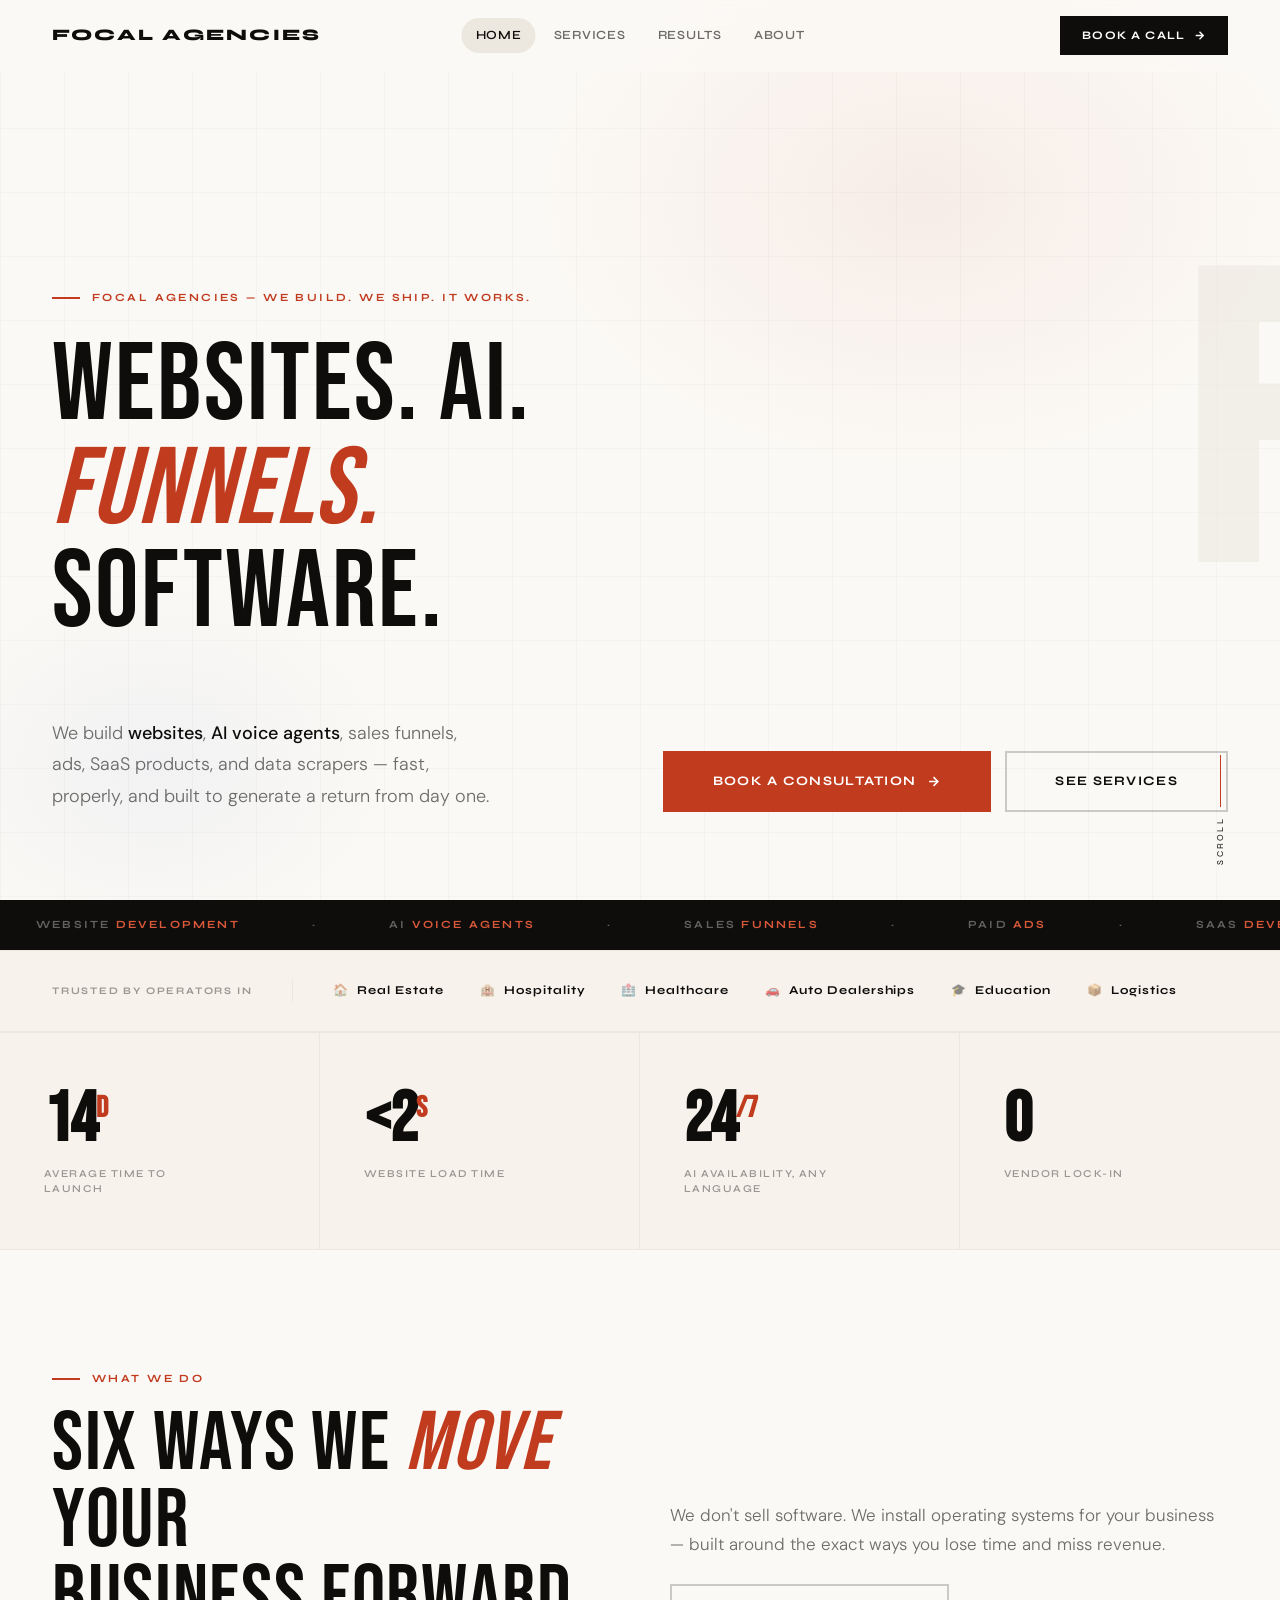
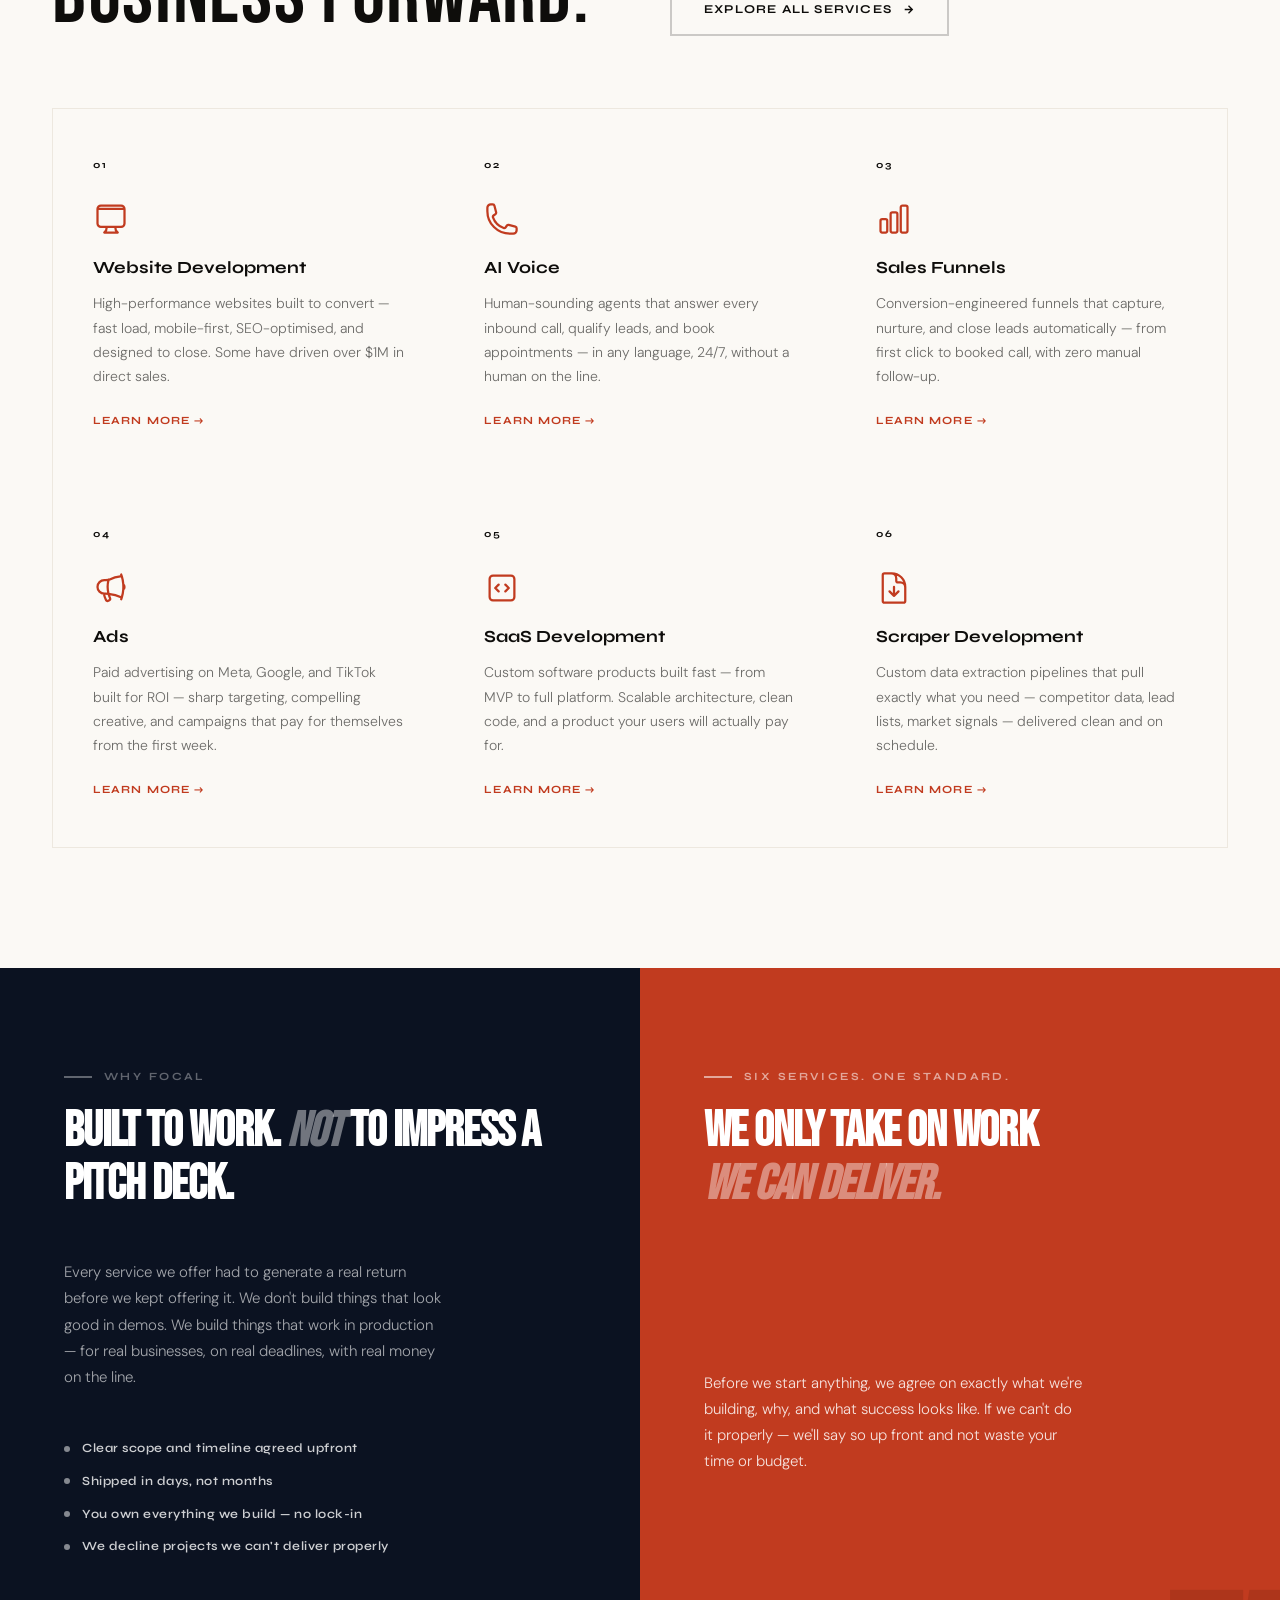
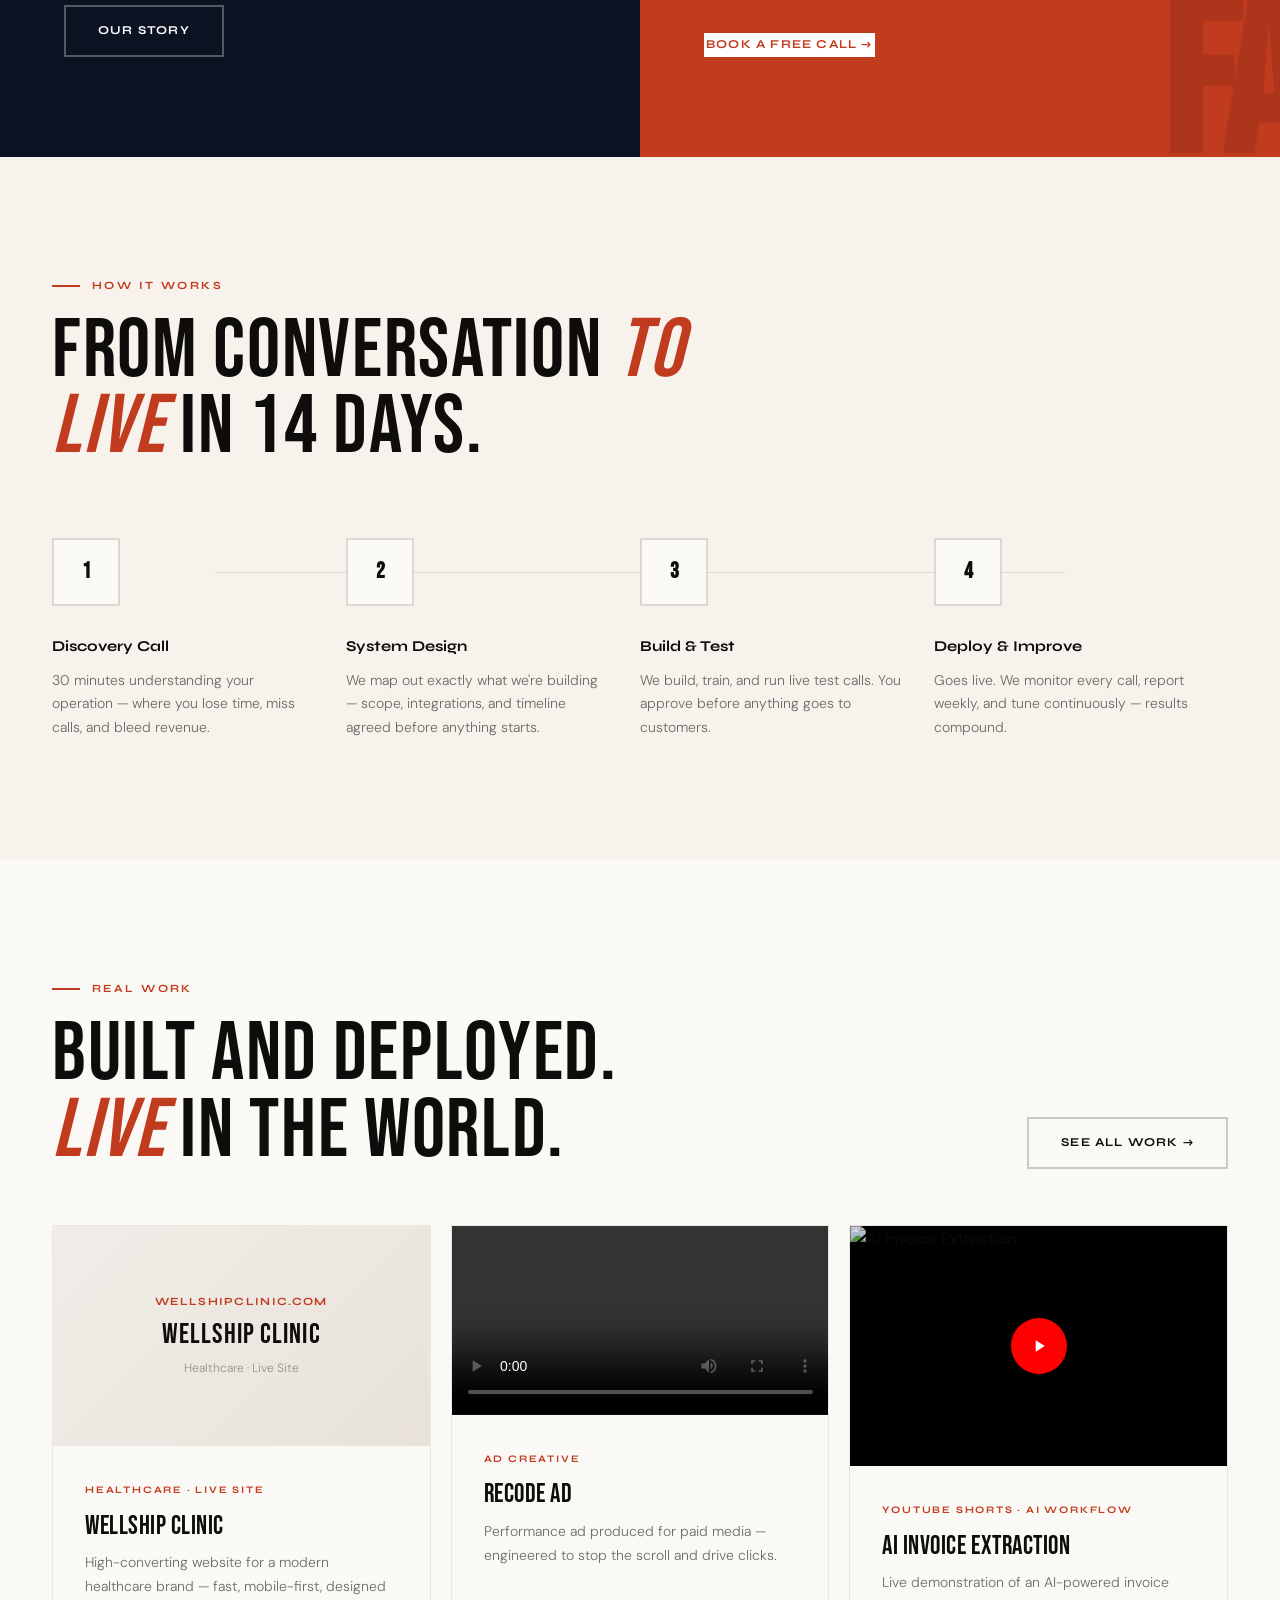
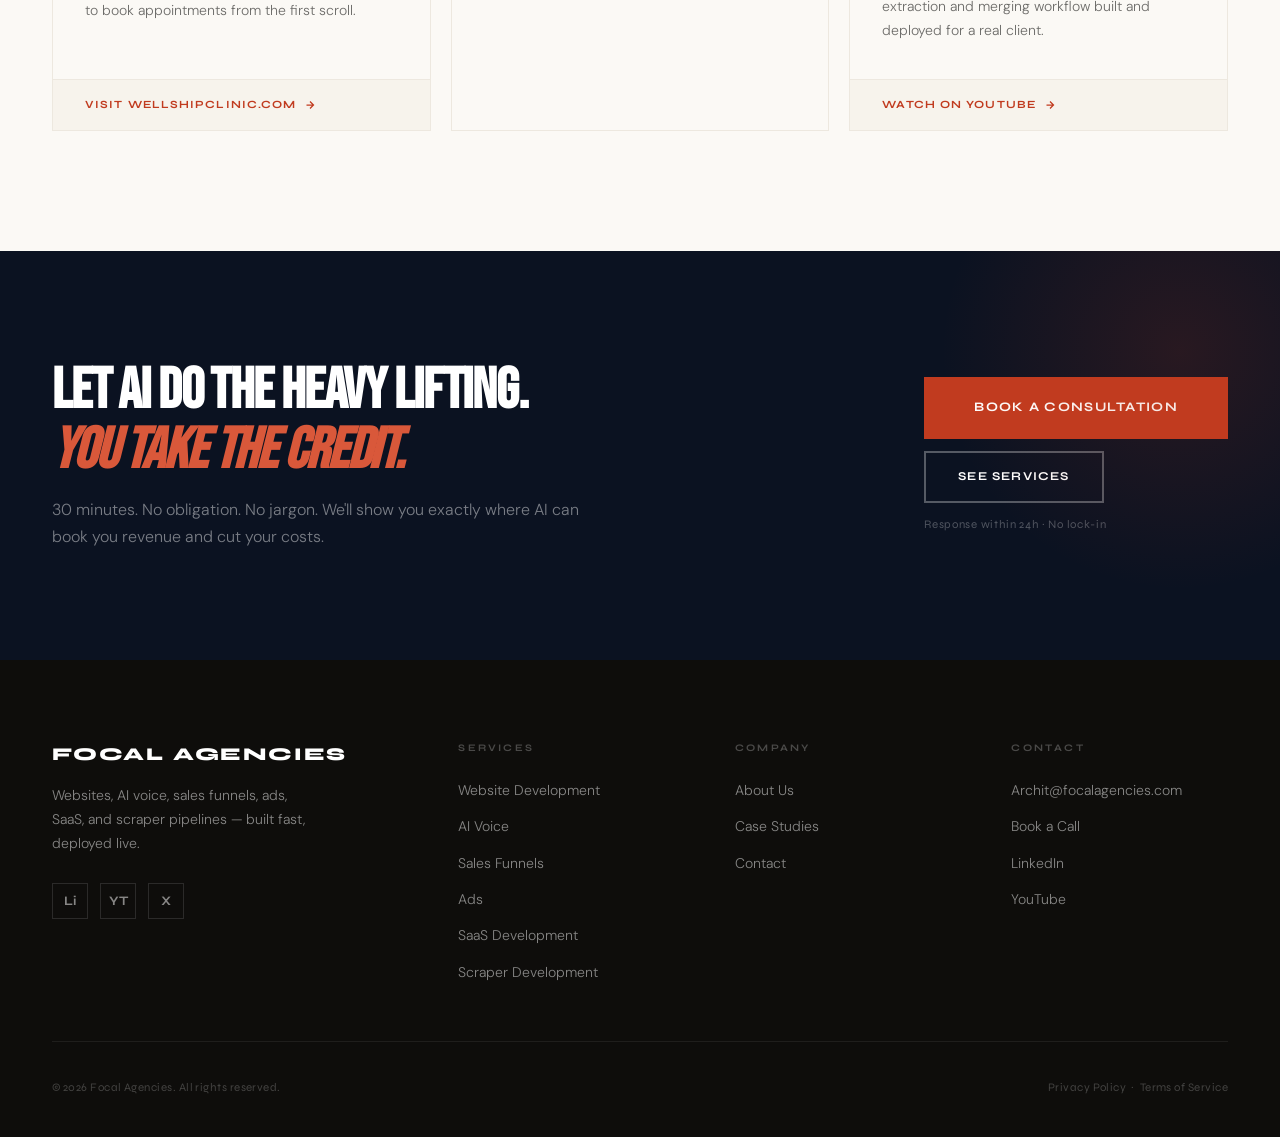
==== commit 402a890f: "Fix hero text cropping and YouTube embed - Fix hero headline: font-weight 400 (correct for Bebas Neu" ====
--- a/index.html
+++ b/index.html
@@ -54,12 +54,12 @@
 
 .hero-headline {
   font-family: var(--f-display);
-  font-size: clamp(62px, 9.5vw, 144px);
-  font-weight: 900; line-height: 0.92;
-  letter-spacing: -0.03em; color: var(--ink);
-  max-width: 980px; position: relative; z-index: 1;
-}
-.hl-line { display: block; overflow: hidden; padding-top: 0.18em; margin-top: -0.18em; }
+  font-size: clamp(56px, 8.5vw, 128px);
+  font-weight: 400; line-height: 0.95;
+  letter-spacing: 0.02em; color: var(--ink);
+  max-width: 100%; position: relative; z-index: 1;
+}
+.hl-line { display: block; overflow: visible; }
 .hl-inner {
   display: block;
   animation: slideUpClip 1s var(--ease-out) both;
@@ -603,9 +603,14 @@
         <p class="work-desc">Performance ad produced for paid media — engineered to stop the scroll and drive clicks.</p>
       </div>
     </div>
-    <div class="work-card reveal d2">
-      <div class="work-yt-wrap">
-        <iframe src="https://www.youtube.com/embed/m2_P4faMKIQ" title="AI Invoice Extraction" allow="accelerometer; autoplay; clipboard-write; encrypted-media; gyroscope; picture-in-picture" allowfullscreen></iframe>
+    <a href="https://www.youtube.com/shorts/m2_P4faMKIQ" target="_blank" rel="noopener" class="work-card reveal d2">
+      <div class="work-yt-wrap" style="position:relative;background:#000;overflow:hidden;">
+        <img src="https://img.youtube.com/vi/m2_P4faMKIQ/maxresdefault.jpg" alt="AI Invoice Extraction" style="width:100%;display:block;height:240px;object-fit:cover;opacity:0.85;">
+        <div style="position:absolute;inset:0;display:flex;align-items:center;justify-content:center;">
+          <div style="width:56px;height:56px;background:#ff0000;border-radius:50%;display:flex;align-items:center;justify-content:center;box-shadow:0 4px 16px rgba(0,0,0,0.4);">
+            <svg width="20" height="20" fill="#fff" viewBox="0 0 24 24"><path d="M8 5v14l11-7z"/></svg>
+          </div>
+        </div>
       </div>
       <div class="work-card-body">
         <div class="work-tag">YouTube Shorts · AI Workflow</div>
@@ -613,12 +618,10 @@
         <p class="work-desc">Live demonstration of an AI-powered invoice extraction and merging workflow built and deployed for a real client.</p>
       </div>
       <div class="work-card-footer">
-        <a href="https://www.youtube.com/shorts/m2_P4faMKIQ" target="_blank" rel="noopener" style="color:inherit;text-decoration:none;display:flex;align-items:center;gap:8px;">
-          Watch on YouTube
-          <svg width="12" height="12" fill="none" stroke="currentColor" stroke-width="2.5" viewBox="0 0 24 24"><path d="M5 12h14M12 5l7 7-7 7"/></svg>
-        </a>
-      </div>
-    </div>
+        Watch on YouTube
+        <svg width="12" height="12" fill="none" stroke="currentColor" stroke-width="2.5" viewBox="0 0 24 24"><path d="M5 12h14M12 5l7 7-7 7"/></svg>
+      </div>
+    </a>
   </div>
 </section>
 
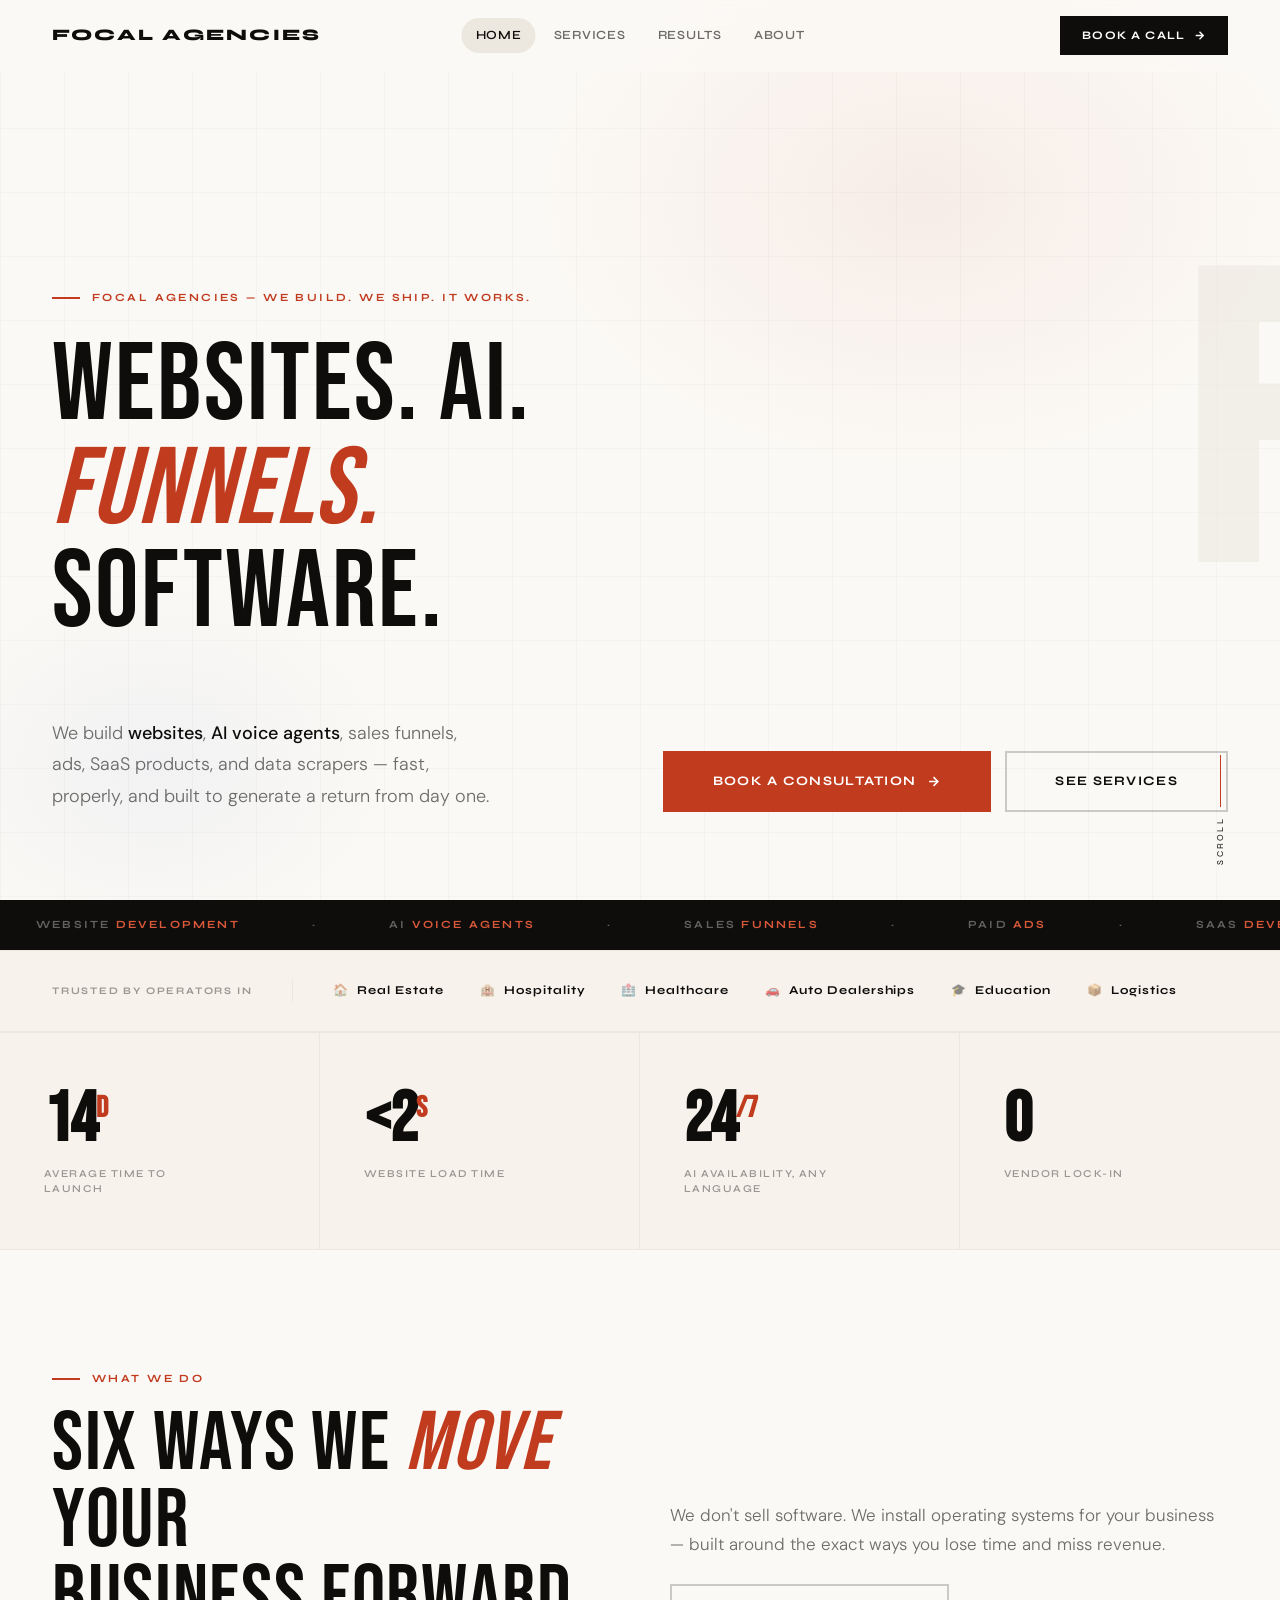
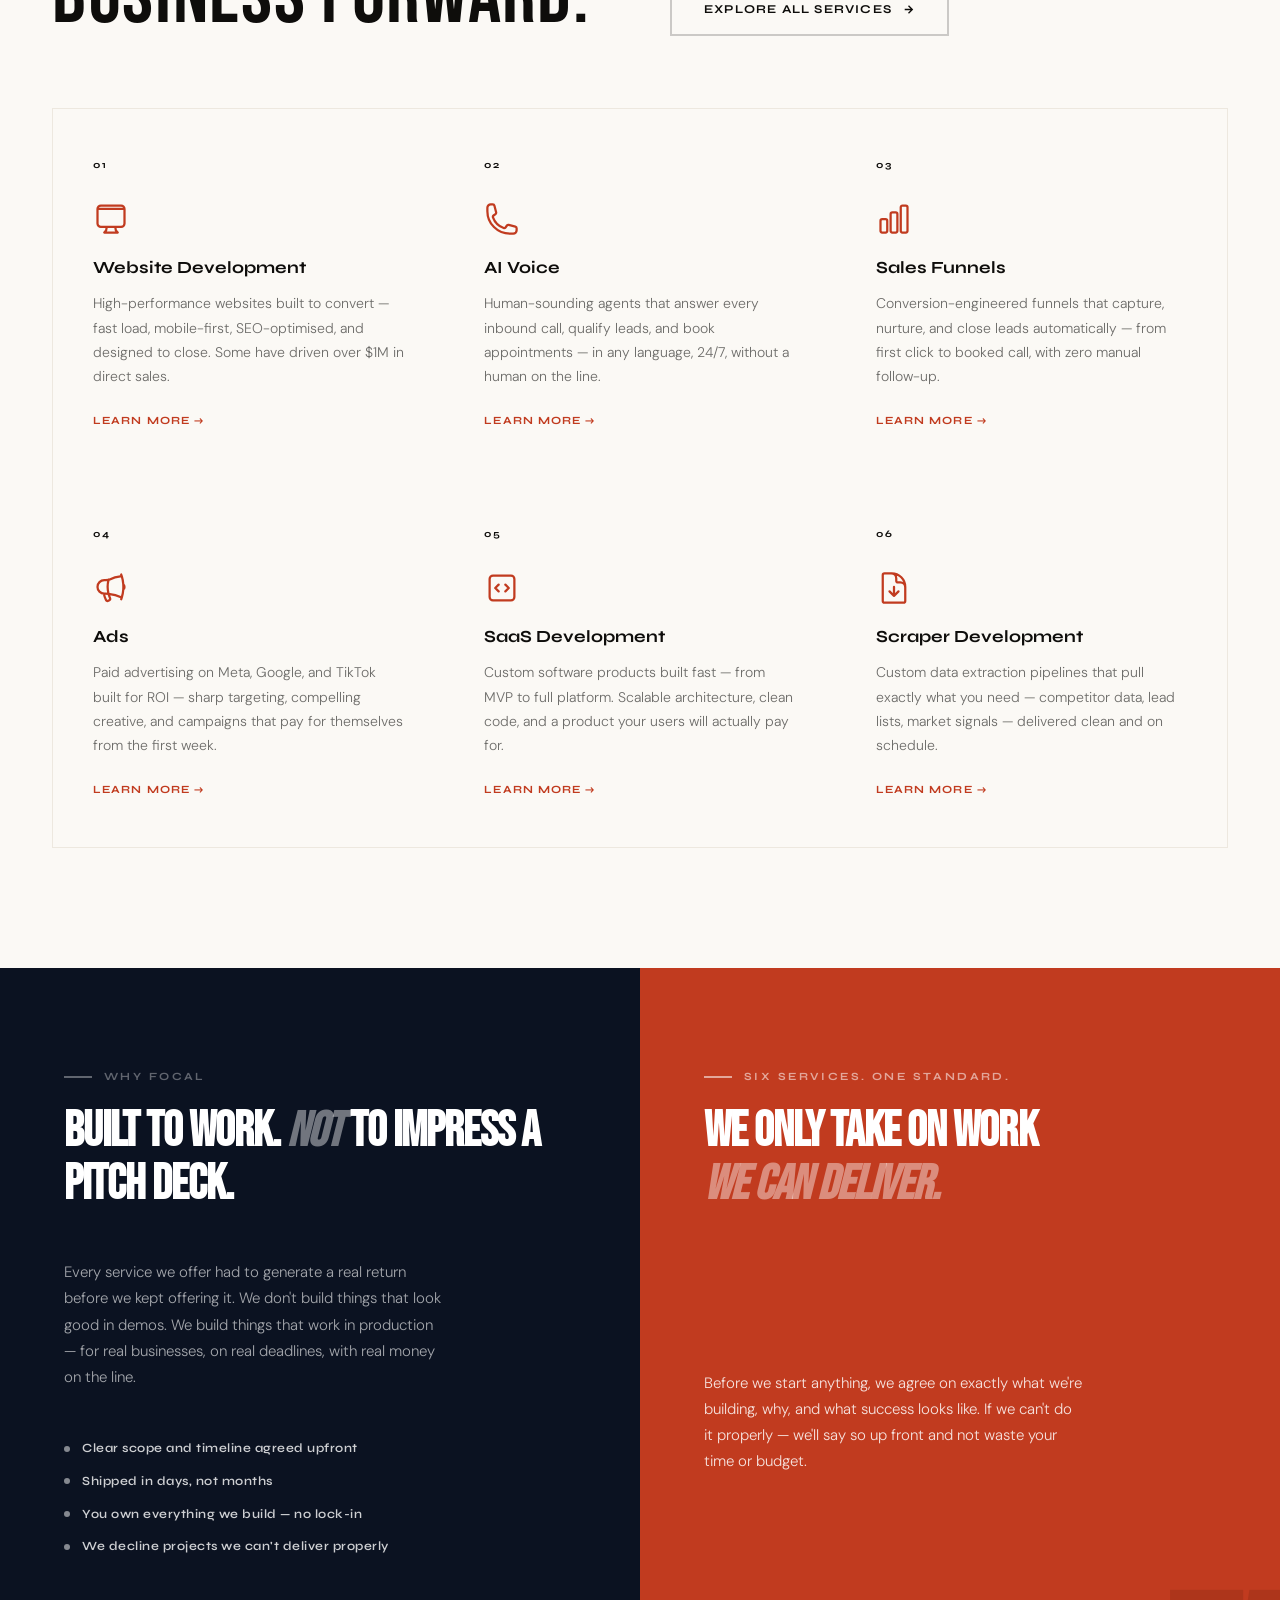
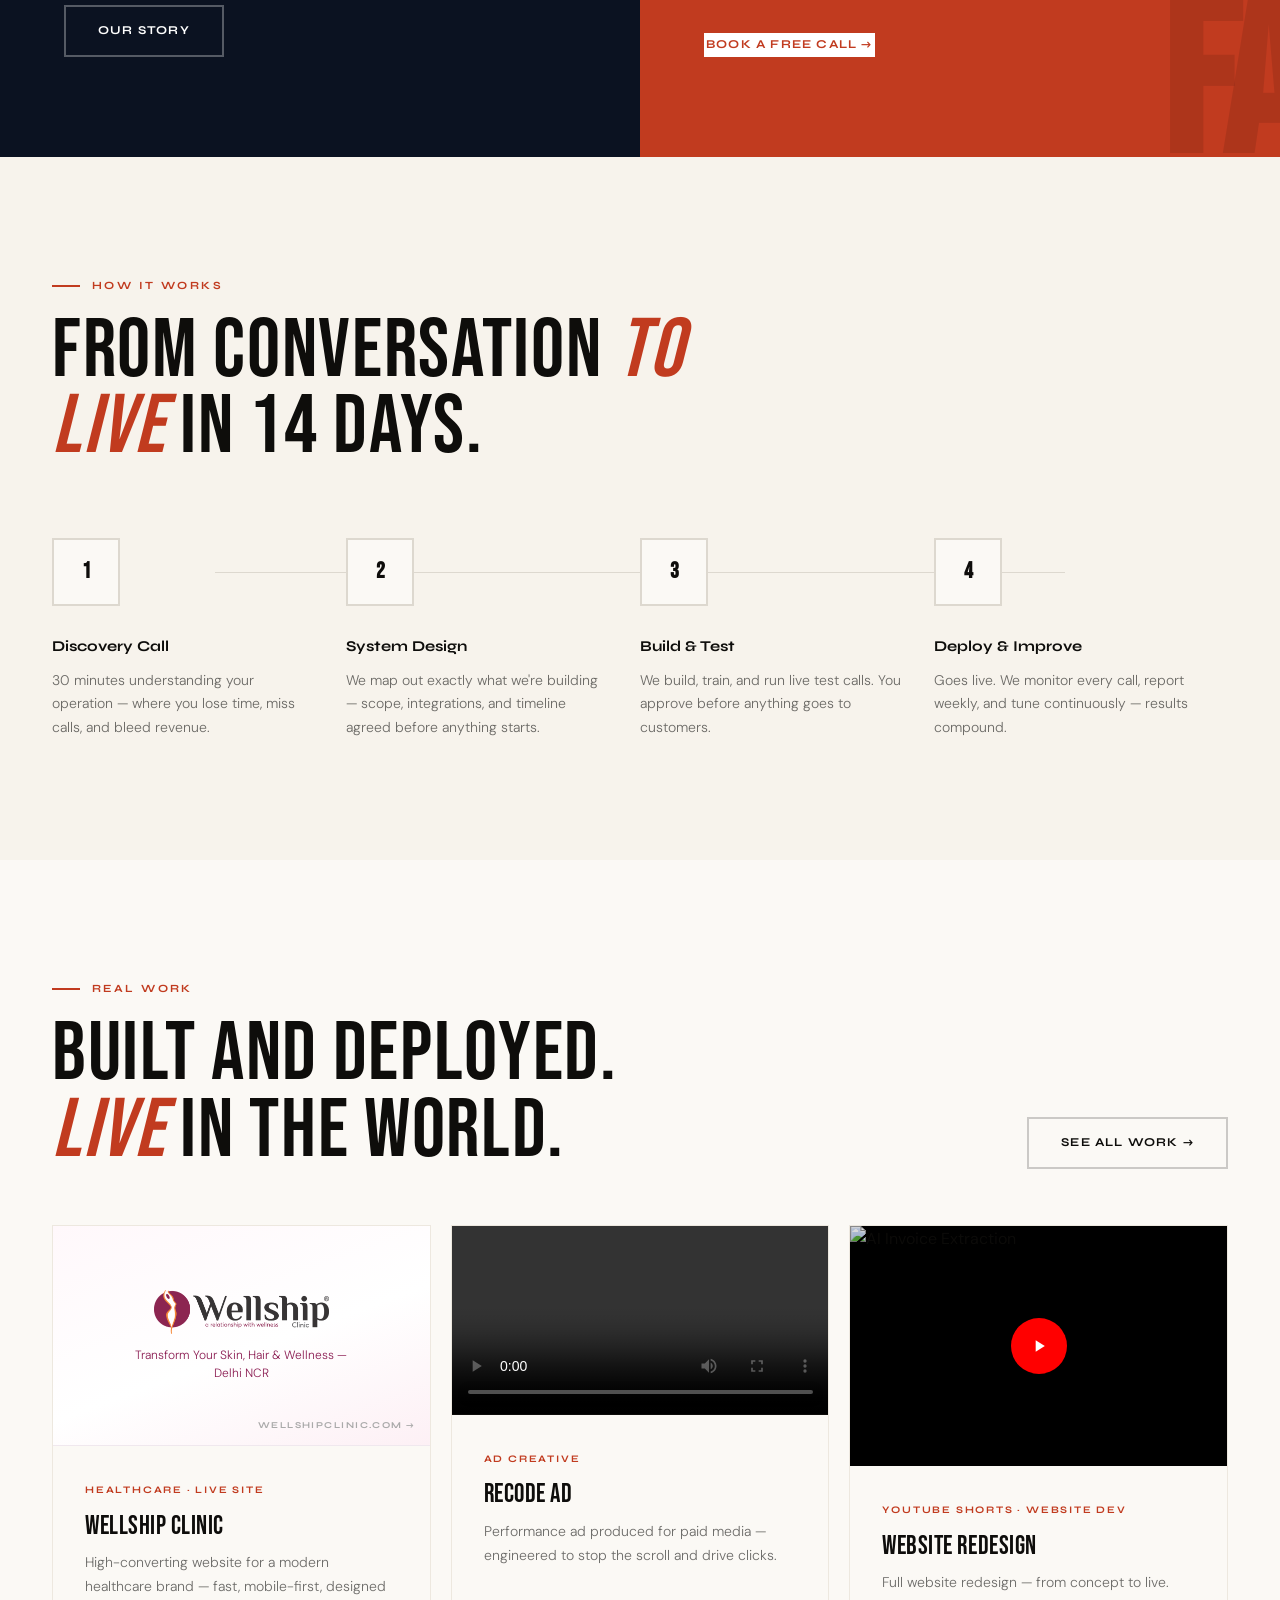
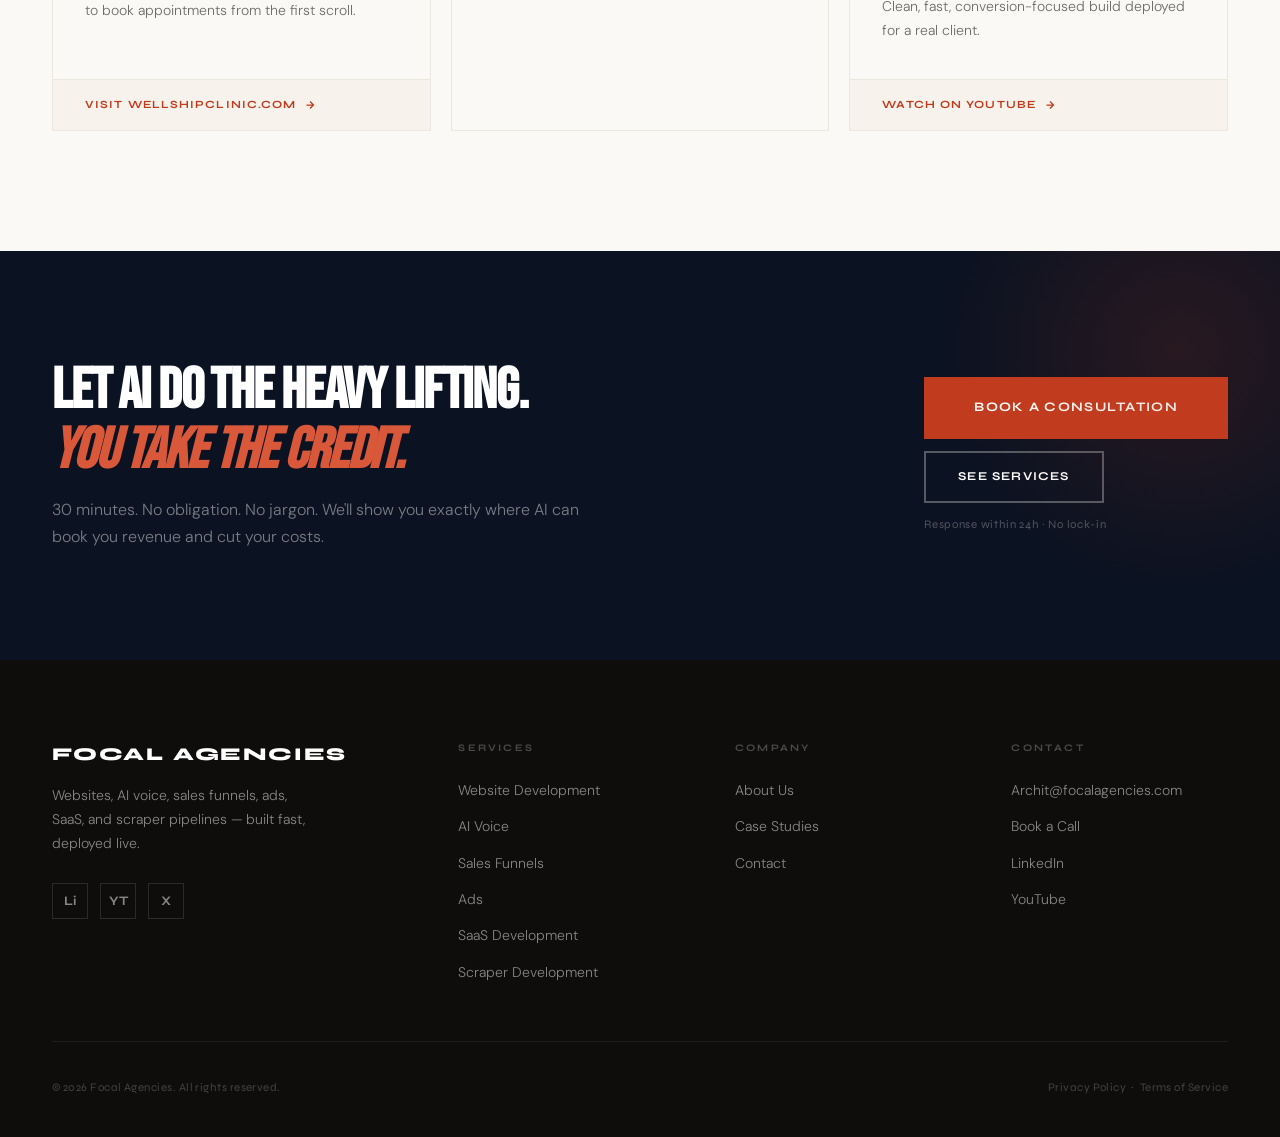
==== commit e057ffef: "Fix Wellship preview and YouTube card - Replace broken iframe preview with branded Wellship card (lo" ====
--- a/index.html
+++ b/index.html
@@ -558,13 +558,10 @@
   .work-card-footer { padding: 16px 32px; background: var(--ivory); border-top: 1px solid var(--ivory-d); font-family: var(--f-label); font-size: 11px; font-weight: 700; letter-spacing: 0.1em; text-transform: uppercase; color: var(--vermil); display: flex; align-items: center; gap: 8px; }
   .work-video-wrap { position: relative; background: var(--ink); }
   .work-video-wrap video { width: 100%; display: block; max-height: 240px; object-fit: cover; }
-  .work-site-preview { position: relative; width: 100%; height: 220px; overflow: hidden; background: #f4f4f4; }
-  .work-site-preview iframe { position: absolute; top: 0; left: 0; width: 200%; height: 200%; border: none; transform: scale(0.5); transform-origin: top left; pointer-events: none; z-index: 2; }
-  .preview-fallback { position: absolute; inset: 0; background: linear-gradient(135deg,#f0ede8 0%,#e8e2d9 100%); display: flex; flex-direction: column; align-items: center; justify-content: center; gap: 10px; z-index: 1; }
-  .preview-fallback .pf-url { font-family: var(--f-label); font-size: 11px; font-weight: 700; letter-spacing: 0.12em; text-transform: uppercase; color: var(--vermil); }
-  .preview-fallback .pf-name { font-family: var(--f-display); font-size: 28px; font-weight: 400; letter-spacing: 0.04em; text-transform: uppercase; color: var(--ink); line-height: 1; }
-  .preview-fallback .pf-sub { font-size: 12px; color: var(--ink-40); font-weight: 300; }
-  .work-site-preview.iframe-loaded .preview-fallback { display: none; }
+  .work-site-preview { position: relative; width: 100%; height: 220px; overflow: hidden; background: linear-gradient(160deg,#fff8fb 0%,#fff 55%,#fdf0f5 100%); display:flex; flex-direction:column; align-items:center; justify-content:center; gap:12px; border-bottom:1px solid #f0e8ee; }
+  .work-site-preview img.ws-logo { height: 44px; object-fit: contain; max-width: 75%; }
+  .work-site-preview .ws-tagline { font-size: 12px; color: #8B1C52; font-weight: 300; text-align: center; max-width: 220px; line-height: 1.5; }
+  .work-site-preview .ws-url { font-family: var(--f-label); font-size: 9px; font-weight: 700; letter-spacing: 0.16em; text-transform: uppercase; color: #aaa; position: absolute; bottom: 12px; right: 14px; }
   .work-yt-wrap { position: relative; background: #000; }
   .work-yt-wrap iframe { width: 100%; display: block; height: 240px; border: none; }
   @media (max-width: 1100px) { .work-grid { grid-template-columns: 1fr 1fr; } }
@@ -574,12 +571,9 @@
   <div class="work-grid">
     <a href="https://wellshipclinic.com" target="_blank" rel="noopener" class="work-card reveal">
       <div class="work-site-preview">
-        <iframe class="site-preview-frame" src="https://wellshipclinic.com" title="Wellship Clinic website preview" scrolling="no" tabindex="-1"></iframe>
-        <div class="preview-fallback">
-          <div class="pf-url">wellshipclinic.com</div>
-          <div class="pf-name">Wellship Clinic</div>
-          <div class="pf-sub">Healthcare · Live Site</div>
-        </div>
+        <img class="ws-logo" src="images/wellship-logo.png" alt="Wellship Clinic">
+        <div class="ws-tagline">Transform Your Skin, Hair & Wellness — Delhi NCR</div>
+        <div class="ws-url">wellshipclinic.com →</div>
       </div>
       <div class="work-card-body">
         <div class="work-tag">Healthcare · Live Site</div>
@@ -613,9 +607,9 @@
         </div>
       </div>
       <div class="work-card-body">
-        <div class="work-tag">YouTube Shorts · AI Workflow</div>
-        <div class="work-title">AI Invoice Extraction</div>
-        <p class="work-desc">Live demonstration of an AI-powered invoice extraction and merging workflow built and deployed for a real client.</p>
+        <div class="work-tag">YouTube Shorts · Website Dev</div>
+        <div class="work-title">Website Redesign</div>
+        <p class="work-desc">Full website redesign — from concept to live. Clean, fast, conversion-focused build deployed for a real client.</p>
       </div>
       <div class="work-card-footer">
         Watch on YouTube
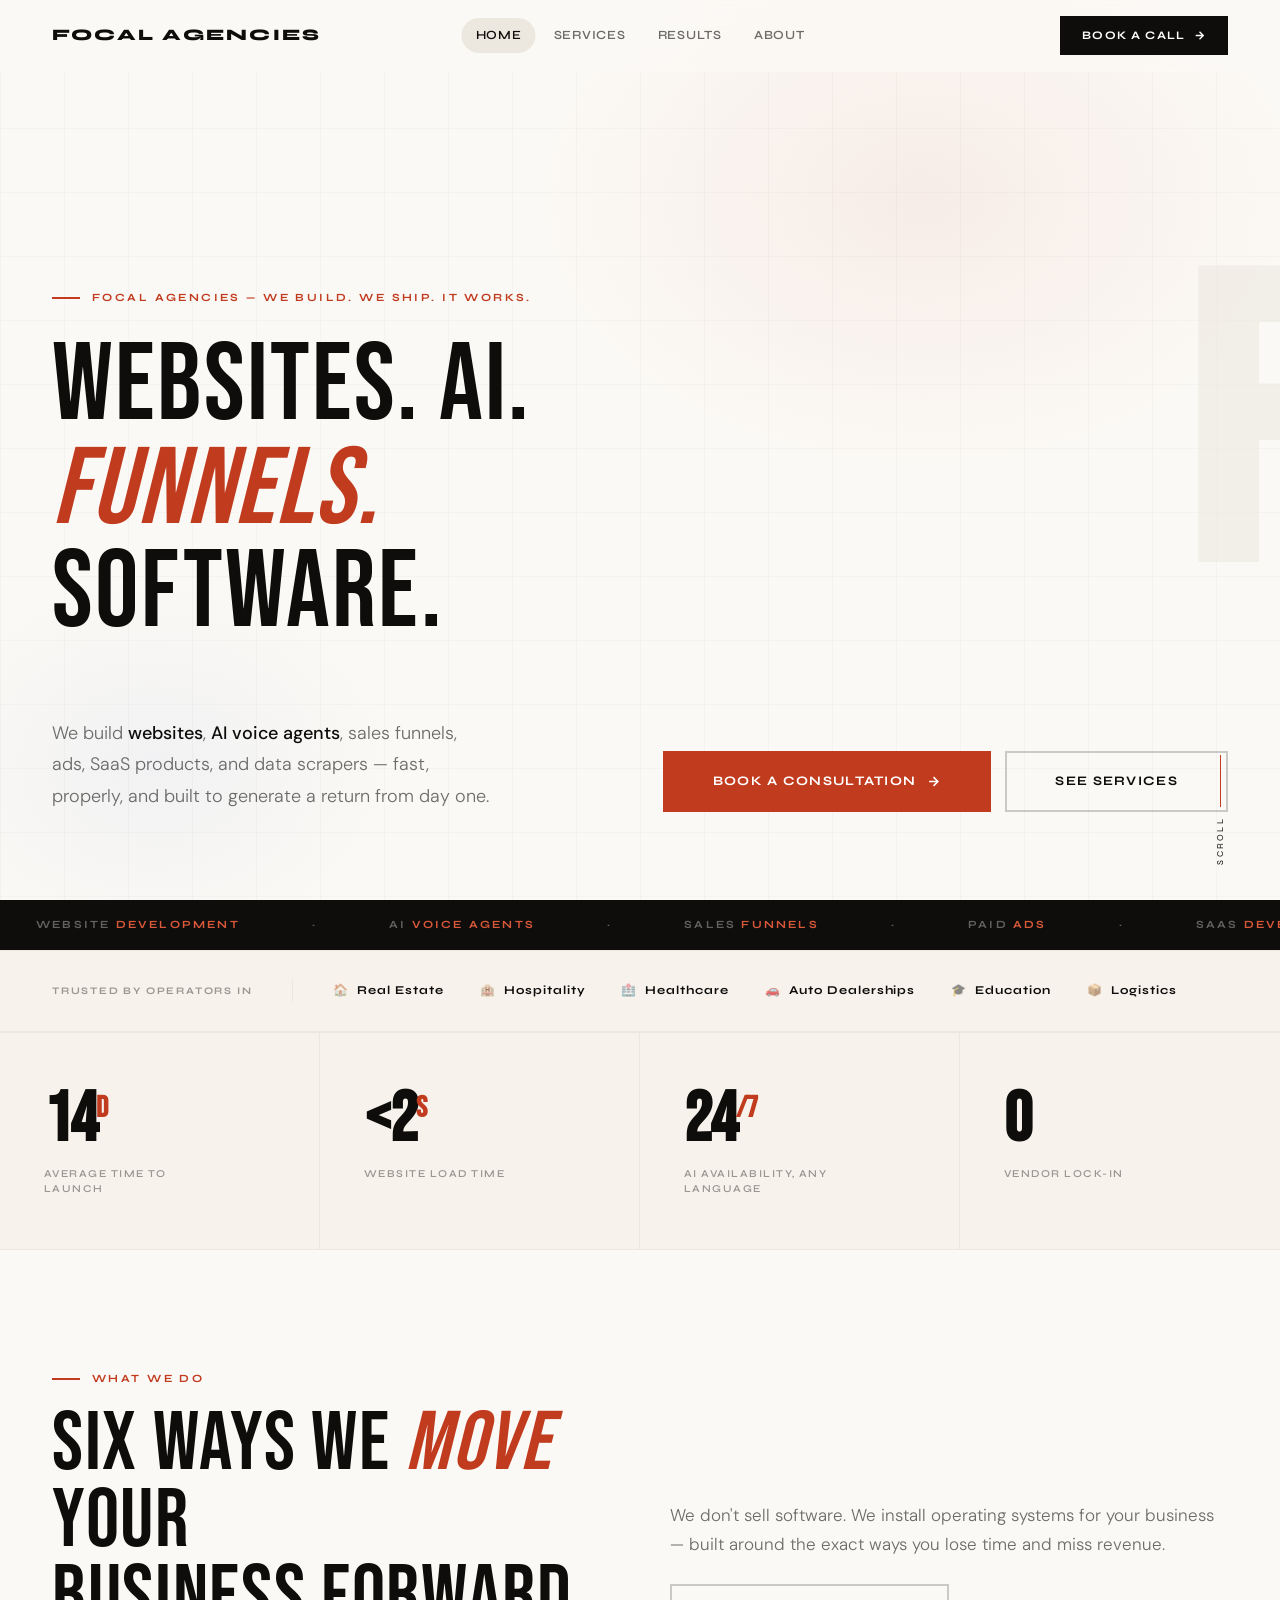
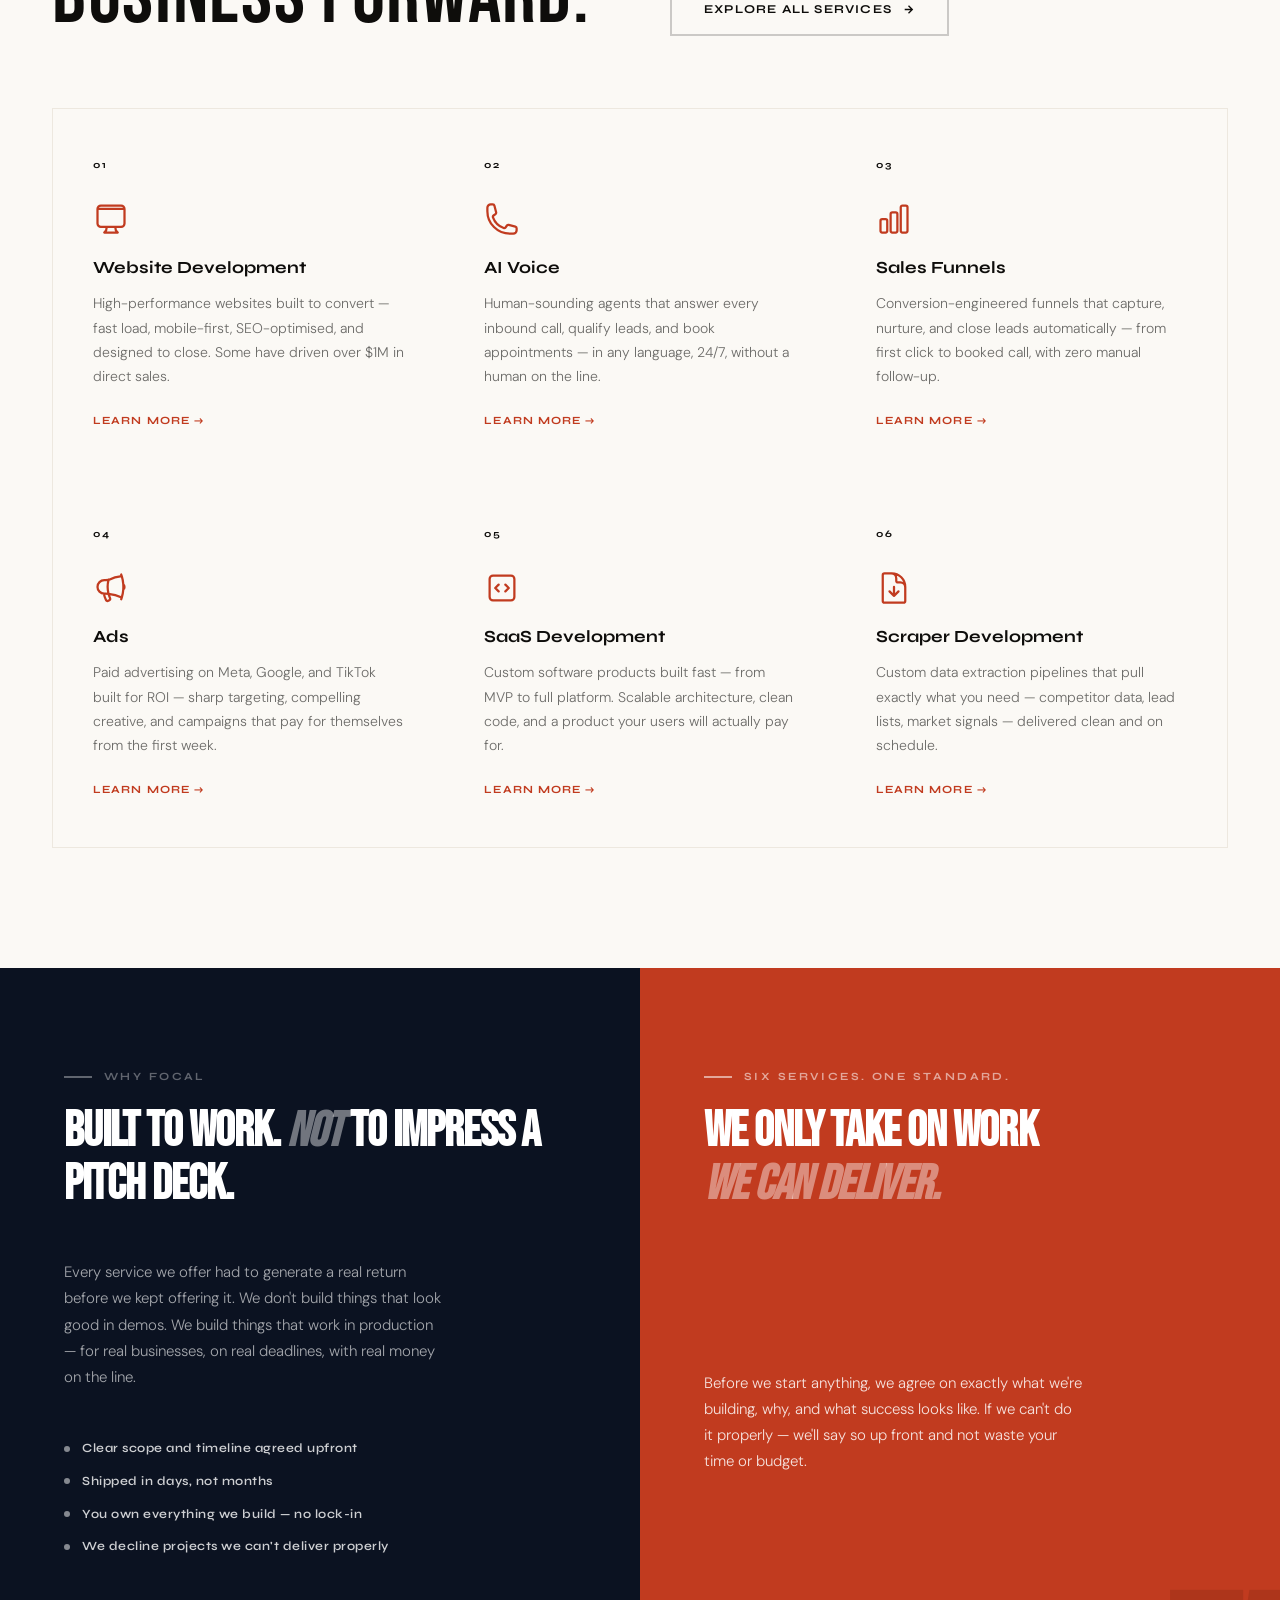
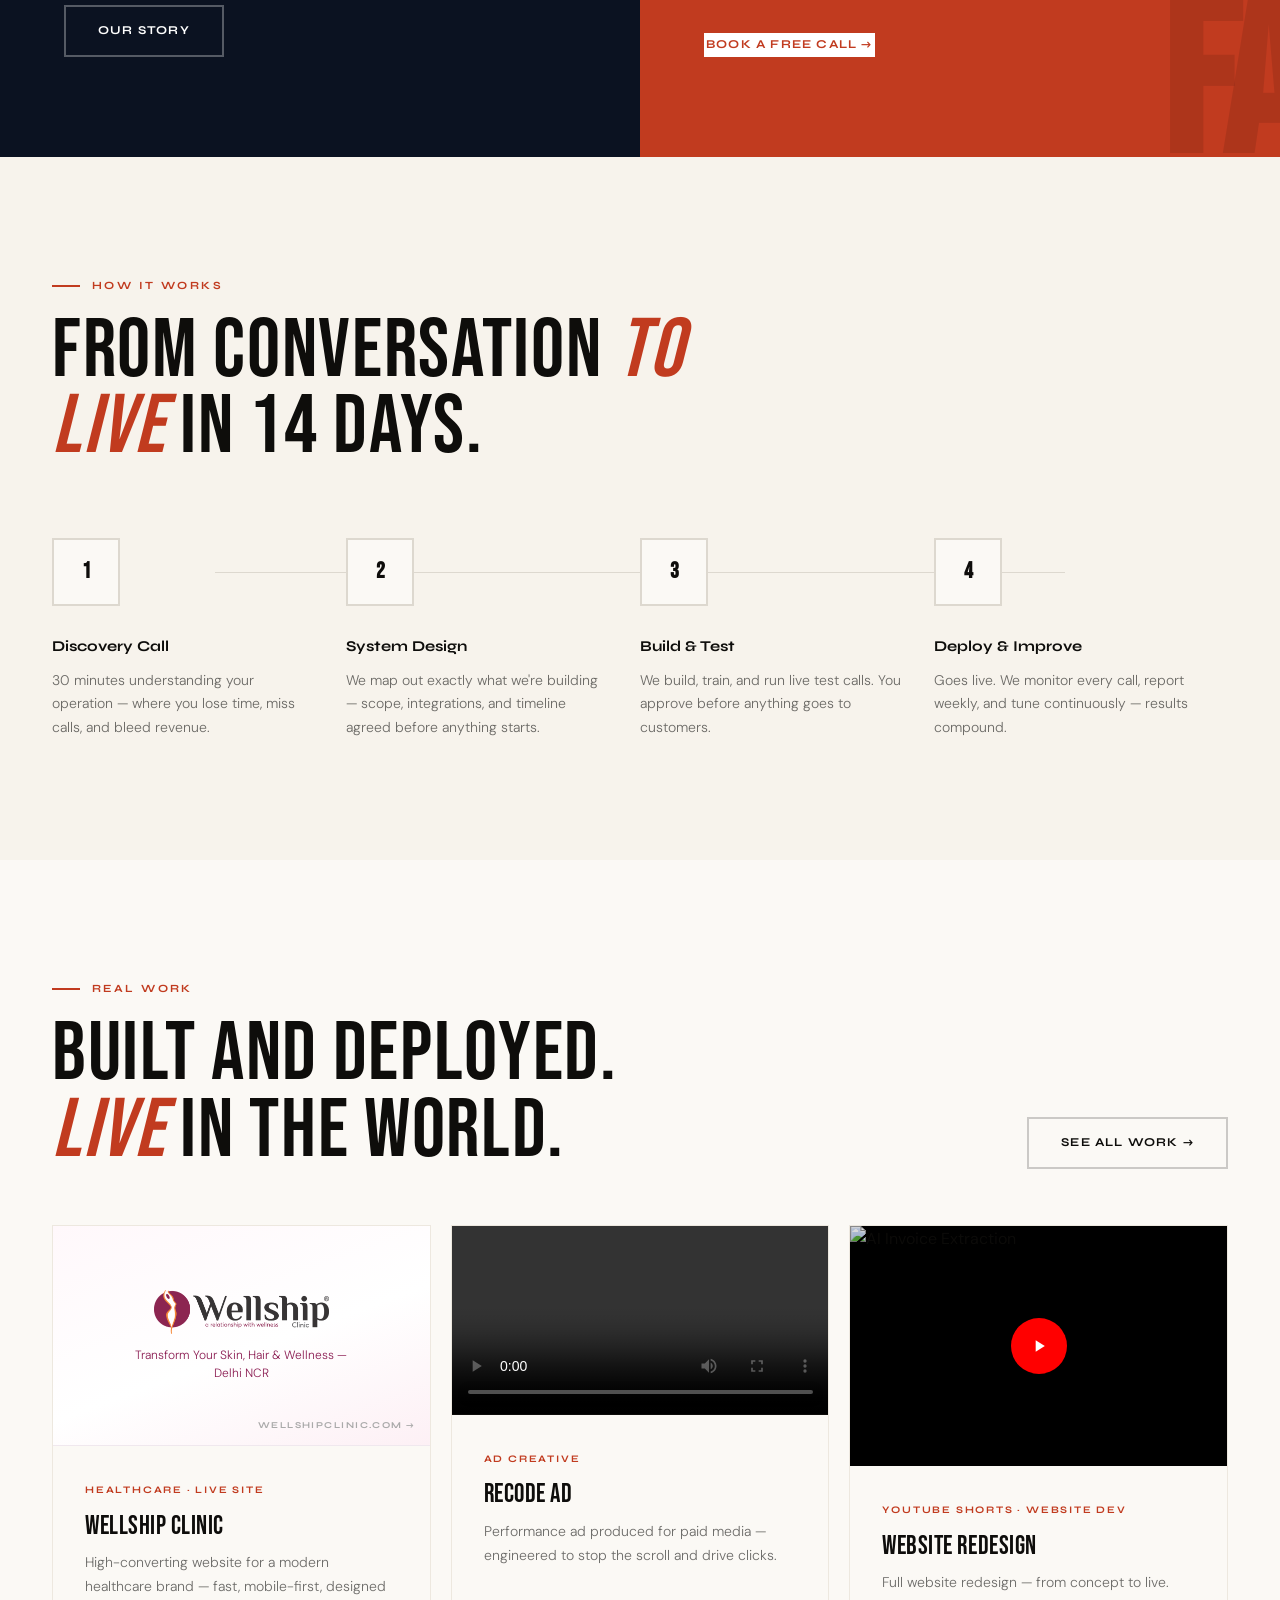
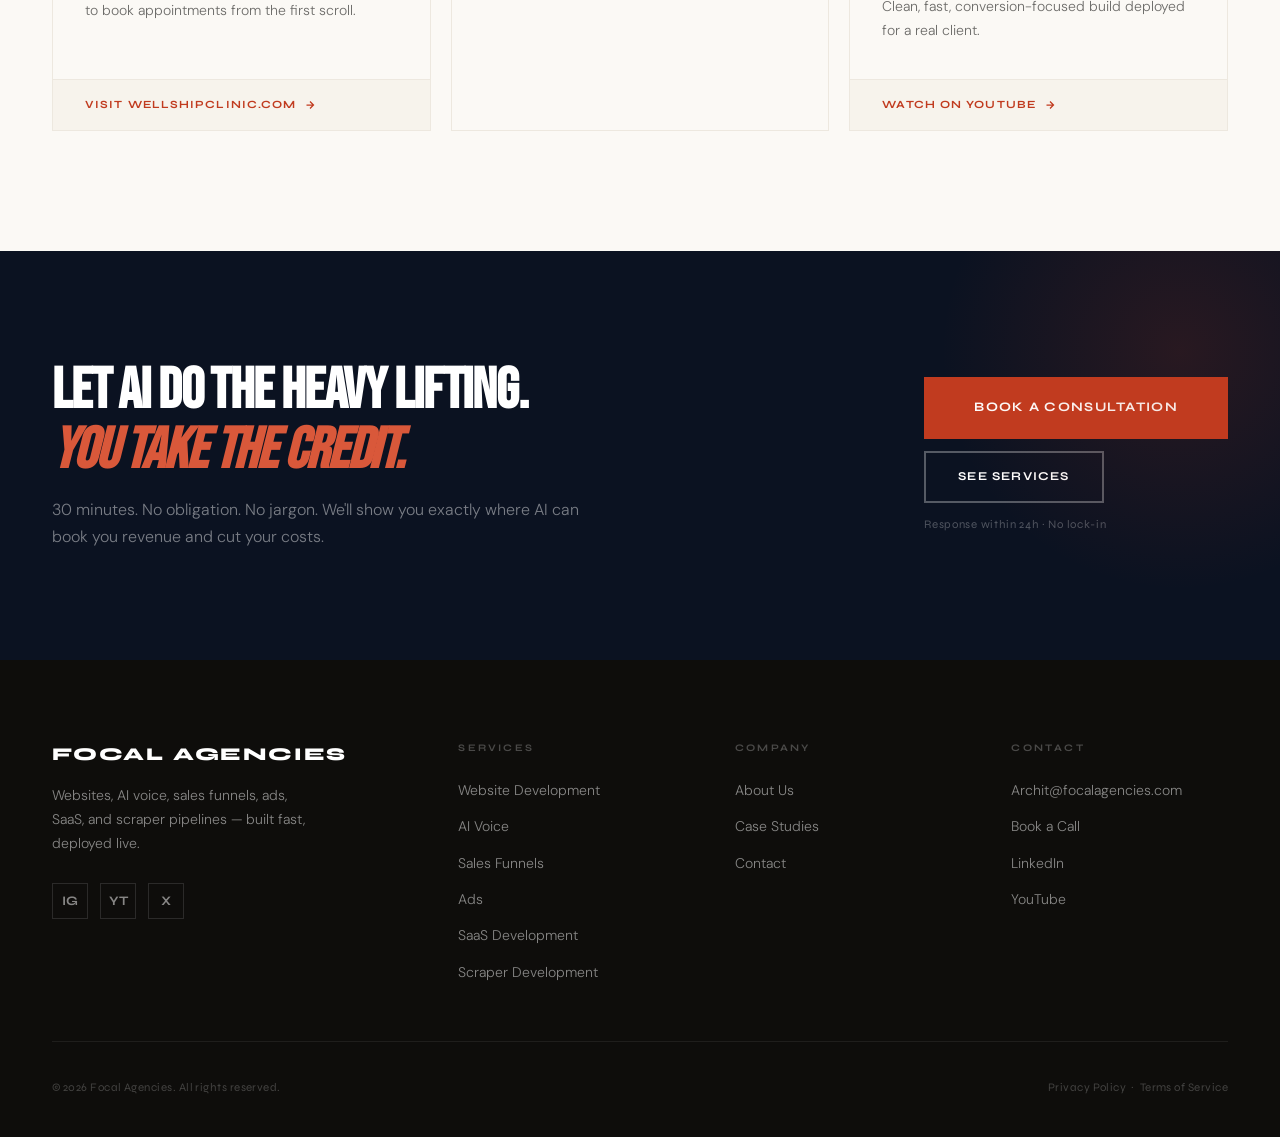
==== commit 64c8d82e: "Fix Netlify form submission and update social media links - contact.html: fix JS to POST form data t" ====
--- a/index.html
+++ b/index.html
@@ -639,8 +639,8 @@
       <a href="index.html" class="footer-logo">Focal Agencies</a>
       <p class="footer-tagline">Websites, AI voice, sales funnels, ads, SaaS, and scraper pipelines — built fast, deployed live.</p>
       <div class="footer-socials">
-        <a href="#" class="footer-social">Li</a>
-        <a href="#" class="footer-social">YT</a>
+        <a href="https://www.instagram.com/witharchit" class="footer-social" target="_blank" rel="noopener">IG</a>
+        <a href="https://www.youtube.com/@unfunnyarchit" class="footer-social" target="_blank" rel="noopener">YT</a>
         <a href="#" class="footer-social">X</a>
       </div>
     </div>
